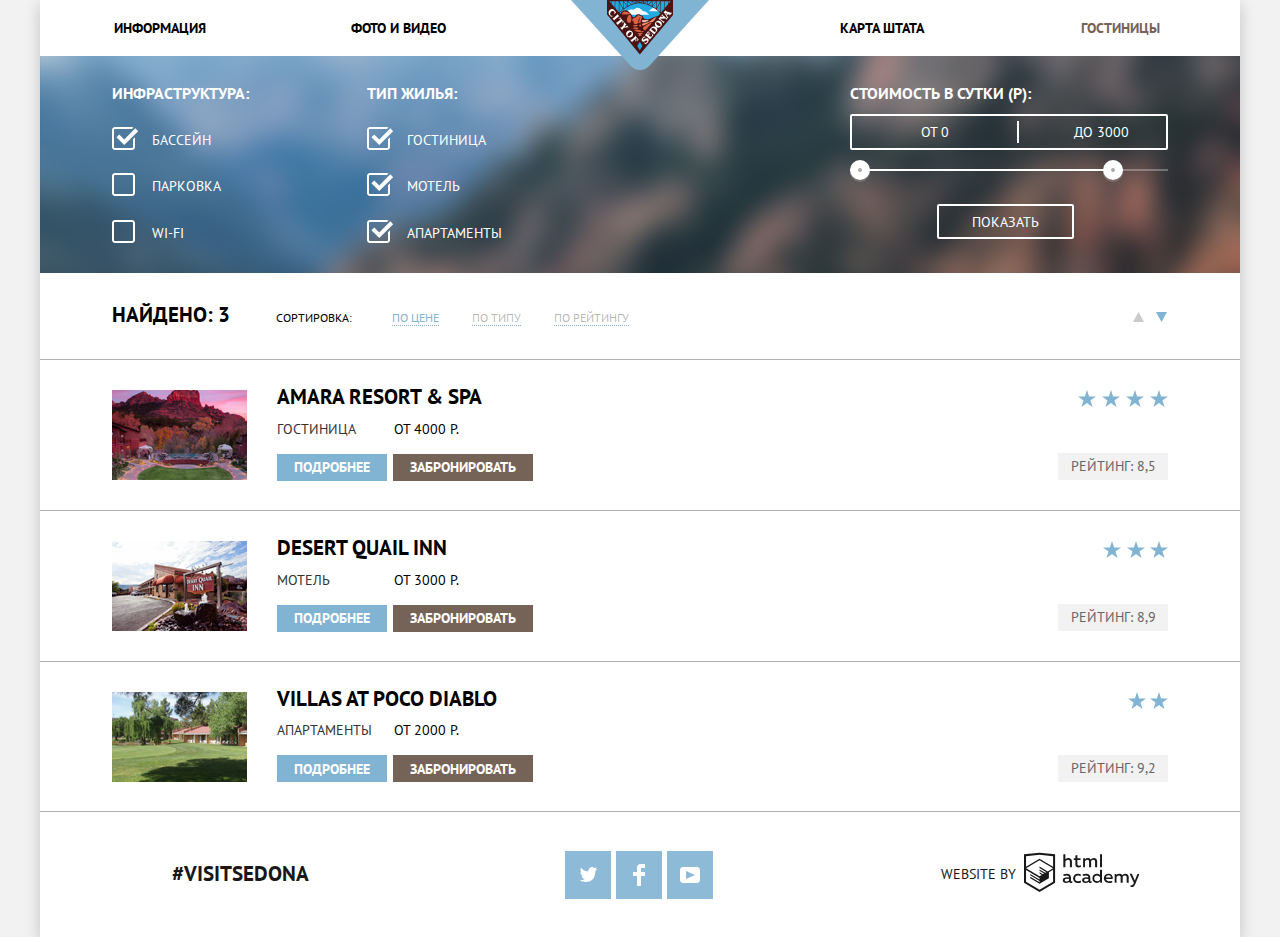
==== hotels.html @ 4c53d51d "Проект завершен" ====
<!DOCTYPE html>
<html lang="ru">

<head>
  <meta charset="utf-8">
  <title>HTML Academy: Седона</title>
  <link href="https://fonts.googleapis.com/css?family=PT+Sans:400,700&display=swap&subset=cyrillic" rel="stylesheet">
  <link rel="stylesheet" href="css/normalize.css">
  <link rel="stylesheet" href="css/style.css">
</head>

<body class="redefinition">
  <div class="wrapper-header-main-footer">
    <header class="header">
      <a class="logo" href="index.html"><img src="img/logo.svg" width="138" height="70" alt="Логотип"></a>
      <nav>
        <ul class="header-nav">
          <li><a href="#">ИНФОРМАЦИЯ</a></li>
          <li><a href="#">ФОТО И ВИДЕО</a></li>
          <li><a href="#">КАРТА ШТАТА</a></li>
          <li><a class="active" href="Hotels.html">ГОСТИНИЦЫ</a></li>
        </ul>
      </nav>
    </header>

    <main class="main">

      <section class="filter">
        <h2 class="visually-hidden">Фильтр</h2>
        <form action="http://echo.htmlacademy.ru">

          <fieldset class="fieldset fieldset1">
            <legend>Инфраструктура:</legend>
            <ul>
              <li>
                <label><input class="input-checkbox" type="checkbox" name="checkbox" checked><span></span>
                  Бассейн</label>
              </li>
              <li>
                <label><input class="input-checkbox" type="checkbox" name="checkbox"><span></span> Парковка</label>
              </li>
              <li>
                <label><input class="input-checkbox" type="checkbox" name="checkbox"><span></span> Wi-Fi</label>
              </li>
            </ul>
          </fieldset>

          <fieldset class="fieldset fieldset2">
            <legend>Тип жилья:</legend>
            <ul>
              <li>
                <label><input class="input-checkbox" type="checkbox" name="checkbox" checked><span></span>
                  Гостиница</label>
              </li>
              <li>
                <label><input class="input-checkbox" type="checkbox" name="checkbox" checked><span></span>
                  Мотель</label>
              </li>
              <li>
                <label><input class="input-checkbox" type="checkbox" name="checkbox" checked><span></span>
                  Апартаменты</label>
              </li>
            </ul>
          </fieldset>

          <div>
            <fieldset class="fieldset3">
              <legend>Стоимость в сутки (Р):</legend>
              <div class="fieldset3-wrapper">
                <input type="text" name="text" value="ОТ 0">
                <input type="text" name="text" value="ДО 3000">
              </div>
              <div class="slider">
                <div>
                  <svg xmlns="http://www.w3.org/2000/svg" width="20" height="23" viewBox="0 0 20 23">
                    <path fill="#ABABAB"
                      d="M10 20C4.477 20 0 15.522 0 10v2c0 5.522 4.477 10 10 10 5.522 0 10-4.478 10-10v-2c0 5.522-4.478 10-10 10z"
                      opacity=".3" />
                    <circle cx="10" cy="10" r="10" fill="#FFF" />
                    <circle cx="10" cy="10" r="2" fill="#ABABAB" />
                  </svg>
                  <svg xmlns="http://www.w3.org/2000/svg" width="20" height="23" viewBox="0 0 20 23">
                    <path fill="#ABABAB"
                      d="M10 20C4.477 20 0 15.522 0 10v2c0 5.522 4.477 10 10 10 5.522 0 10-4.478 10-10v-2c0 5.522-4.478 10-10 10z"
                      opacity=".3" />
                    <circle cx="10" cy="10" r="10" fill="#FFF" />
                    <circle cx="10" cy="10" r="2" fill="#ABABAB" />
                  </svg>
                </div>
              </div>
            </fieldset>

            <button>ПОКАЗАТЬ</button>
          </div>
        </form>

      </section>

      <section class="sorting">
        <h2>Сортировка:</h2>
        <ul class="sorting-items">
          <li><a class="active2" href="#">По цене</a></li>
          <li><a href="#">По типу</a></li>
          <li><a href="#">По рейтингу</a></li>
        </ul>
        <button>
          <svg>
            <polygon points="0,10 5.5,0 11,10" fill="#cacaca" />
          </svg>
        </button>
        <button>
          <svg>
            <polygon class="active3" points="0,0 5.5,10 11,0" fill="#cacaca" />
          </svg>
        </button>
      </section>

      <section class="hotels">
        <h2 class="visually-hidden">Список гостиниц</h2>
        <span>Найдено: 3</span>
        <ul class="hotels-items">
          <li>
            <img src="img/hotel-picture.png" alt="Amara Resort & Spa">
            <div class="wrapper">
              <h3>Amara Resort & Spa</h3>
              <div class="wrapper2">
                <span>Гостиница</span><span>От 4000 Р.</span>
              </div>
              <a href="#">Подробнее</a><a href="#">Забронировать</a>
            </div>
            <div class="wrapper3">
              <ul class="star star1">
                <li><img src="img/star.svg" alt="звезда первая"></li>
                <li><img src="img/star.svg" alt="звезда вторая"></li>
                <li><img src="img/star.svg" alt="звезда третья"></li>
                <li><img src="img/star.svg" alt="звезда четвертая"></li>
              </ul>
              <span class="rating-back">Рейтинг: 8,5</span>
            </div>
          </li>
          <li>
            <img src="img/hotel-picture_3.png" alt="Desert Quail Inn">
            <div class="wrapper">
              <h3>Desert Quail Inn</h3>
              <div class="wrapper2">
                <span>Мотель</span><span>От 3000 Р.</span>
              </div>
              <a href="#">Подробнее</a><a href="#">Забронировать</a>
            </div>
            <div class="wrapper3">
              <ul class="star star2">
                <li><img src="img/star.svg" alt="звезда первая"></li>
                <li><img src="img/star.svg" alt="звезда вторая"></li>
                <li><img src="img/star.svg" alt="звезда третья"></li>
              </ul>
              <span class="rating-back">Рейтинг: 8,9</span>
            </div>
          </li>
          <li>
            <img src="img/hotel-picture_2.png" alt="Villas at Poco Diablo">
            <div class="wrapper">
              <h3>Villas at Poco Diablo</h3>
              <div class="wrapper2">
                <span>Апартаменты</span><span>От 2000 Р.</span>
              </div>
              <a href="#">Подробнее</a><a href="#">Забронировать</a>
            </div>
            <div class="wrapper3">
              <ul class="star star3">
                <li><img src="img/star.svg" alt="звезда первая"></li>
                <li><img src="img/star.svg" alt="звезда вторая"></li>
              </ul>
              <span class="rating-back">Рейтинг: 9,2</span>
            </div>
          </li>
        </ul>
      </section>

    </main>

    <footer class="footer">
      <span>#visitSEDONA</span>
      <ul class="footer-items">
        <li><a href="#">
            <svg xmlns="http://www.w3.org/2000/svg" xmlns:xlink="http://www.w3.org/1999/xlink" width="17" height="15"
              viewBox="0 0 17 15">
              <path fill="#ffffff"
                d="M10.95.144c1.685-.496 2.984.27 3.577 1.179.673-.231 1.331-.481 2.011-.708a2.345 2.345 0 0 1-.857 1.768c.685.17 1.304-.491 1.304-.491-.169 1-1.006 1.788-1.563 2.024-.231 6.75-3.175 11.217-10.077 11.082h-.446c-.41 0-4.164-.46-4.898-1.887 2.271.196 3.893-.422 4.693-1.177-.96-.3-2.679-.477-2.979-2.95.349.106.564.228 1.19.119C1.705 8.247.374 7.53.448 5.33c.285.328 1.067.536 1.34.472C1.085 5.561-.182 2.442.894.85c1.818 1.854 3.735 3.606 7.152 3.773C8.254 2.33 9.183.793 10.95.144z" />
            </svg>
          </a></li>
        <li><a href="#">
            <svg xmlns="http://www.w3.org/2000/svg" width="12" height="22" viewBox="0 0 12 22">
              <path fill="#ffffff" d="M12 4V0H8a4 4 0 0 0-4 4v4H0v4h4v10h4V12h4V8H8V4h4z" />
            </svg>
          </a></li>
        <li><a href="#">
            <svg xmlns="http://www.w3.org/2000/svg" xmlns:xlink="http://www.w3.org/1999/xlink" width="20" height="16"
              viewBox="0 0 20 16">
              <path fill="#ffffff"
                d="M17 0H3C1.35 0 0 1.35 0 3v10c0 1.65 1.35 3 3 3h14c1.65 0 3-1.35 3-3V3c0-1.65-1.35-3-3-3zM6.027 11.998V4.002L15.014 8l-8.987 3.998z" />
            </svg>
          </a></li>
      </ul>
      <p>Website by
        <a class="htmlacademy" href="https://up.htmlacademy.ru">
          <svg xmlns="http://www.w3.org/2000/svg" width="115" height="41" data-name="Layer 1" viewBox="0 0 113 39">
            <path fill="#000000"
              d="M46.84 28.22a2.07 2.07 0 0 0 .58-.11v1.4a3.41 3.41 0 0 1-1.24.22 1.75 1.75 0 0 1-1.75-1 5.08 5.08 0 0 1-3.3 1.13c-1.59 0-3.06-.87-3.06-2.68 0-2.24 2.08-2.93 3.9-2.93a11.63 11.63 0 0 1 2.28.26v-.31c0-1.09-.8-1.86-2.3-1.86a7.79 7.79 0 0 0-3.15.67v-1.79a10.72 10.72 0 0 1 3.35-.58c2.48 0 4 1.18 4 3.83v3.14a.57.57 0 0 0 .69.61zm-6.76-1.19a1.42 1.42 0 0 0 1.64 1.29 3.56 3.56 0 0 0 2.53-1v-1.51a10.21 10.21 0 0 0-1.9-.22c-1.1.01-2.27.35-2.27 1.45zM53.06 20.62a5.29 5.29 0 0 1 2.7.67v1.79a4.28 4.28 0 0 0-2.42-.73 2.89 2.89 0 1 0 0 5.76 5.26 5.26 0 0 0 2.55-.67v1.8a6.58 6.58 0 0 1-2.9.6 4.42 4.42 0 0 1-4.72-4.54 4.54 4.54 0 0 1 4.79-4.68zM65.84 28.22a2.07 2.07 0 0 0 .58-.11v1.4a3.41 3.41 0 0 1-1.24.22 1.75 1.75 0 0 1-1.75-1 5.08 5.08 0 0 1-3.3 1.13c-1.59 0-3.06-.87-3.06-2.68 0-2.24 2.08-2.93 3.9-2.93a11.63 11.63 0 0 1 2.28.26v-.31c0-1.09-.8-1.86-2.3-1.86a7.79 7.79 0 0 0-3.15.67v-1.79a10.72 10.72 0 0 1 3.35-.58c2.48 0 4 1.18 4 3.83v3.14a.57.57 0 0 0 .69.61zm-6.76-1.19a1.42 1.42 0 0 0 1.64 1.29 3.56 3.56 0 0 0 2.53-1v-1.51a10.21 10.21 0 0 0-1.9-.22c-1.11.01-2.27.35-2.27 1.45zM76.67 16.85v12.76h-1.76v-1.39a4.07 4.07 0 0 1-3.35 1.62 4.62 4.62 0 0 1 0-9.22 4 4 0 0 1 3.15 1.37v-5.14h2zm-4.76 5.48a2.9 2.9 0 0 0 0 5.8 3 3 0 0 0 2.79-1.84v-2.13a3.06 3.06 0 0 0-2.79-1.83zM82.99 20.62c3.48 0 4.68 2.81 4.12 5.34h-6.58c.22 1.57 1.75 2.22 3.35 2.22a6.41 6.41 0 0 0 2.77-.62v1.68a7.5 7.5 0 0 1-3.14.6c-2.68 0-5-1.53-5-4.61a4.39 4.39 0 0 1 4.48-4.61zm.09 1.62a2.39 2.39 0 0 0-2.57 2.26h4.85a2.06 2.06 0 0 0-2.28-2.26zM89.1 29.61v-8.75h1.73v1.09a4 4 0 0 1 2.92-1.33 3 3 0 0 1 2.73 1.4 4.33 4.33 0 0 1 3.06-1.4 3.21 3.21 0 0 1 3.32 3.52v5.47h-2V24.2a1.67 1.67 0 0 0-1.73-1.84 2.94 2.94 0 0 0-2.17 1.18V29.61h-2V24.2a1.67 1.67 0 0 0-1.73-1.84 3.11 3.11 0 0 0-2.32 1.35v5.91h-2zM111.47 20.86h2l-4.1 9.93c-.95 2.28-2.19 3-3.52 3a5 5 0 0 1-1.15-.15v-1.66a3 3 0 0 0 .89.13c.95 0 1.66-.67 2.17-2l.18-.44-4.16-8.82h2.13l3 6.6zM40.66 1.53v5a4 4 0 0 1 2.83-1.2A3.41 3.41 0 0 1 47.1 8.9v5.41h-2V9.15a1.9 1.9 0 0 0-2-2.1 3.08 3.08 0 0 0-2.44 1.46v5.8h-2V1.53h2zM52.43 2.42v3.12h3.17v1.71h-3.17v4c0 1.15.53 1.53 1.66 1.53a4.71 4.71 0 0 0 1.77-.35v1.68a7.14 7.14 0 0 1-2.35.38 2.68 2.68 0 0 1-3-2.88V7.23h-1.6V5.52h1.57V2.88zM58.1 14.29V5.54h1.73v1.09a4 4 0 0 1 2.92-1.33 3 3 0 0 1 2.73 1.4 4.33 4.33 0 0 1 3.06-1.4 3.21 3.21 0 0 1 3.32 3.52v5.47h-2V8.88a1.67 1.67 0 0 0-1.73-1.84 2.94 2.94 0 0 0-2.17 1.18V14.29h-2V8.88a1.67 1.67 0 0 0-1.73-1.84 3.11 3.11 0 0 0-2.32 1.35v5.91h-2zM74.72 1.52h1.95v12.76h-1.95zM15.44.02h-.16L0 1.62v28l15.28 9.09 15.28-9.09v-28zm13.12 28.45l-13.28 7.9L2 28.47V16.99l13.22 7.87v1.43l-9.07-5.4v1.38l9.11 5.47v1.46l-9.1-5.42v1.38l9.11 5.47 9.19-5.5V19.22l4.1-2.45v11.67zm0-13.16l-3.65 2.14-1.68 1-8-4.76v1.38l6.84 4.07h-.06l-.15.09-1 .57-5.64-3.36v1.38l4.45 2.65-1.05.7-3.36-2v1.38l2.21 1.3-2.25 1.35-13.16-7.82 13.17-7.92zm0-1.39L15.21 6.05l-13.2 7.86V3.41l13.28-1.39 13.28 1.39v10.51z" />
          </svg>
        </a>
      </p>
    </footer>
  </div>

</body>

</html>
---- css/style.css ----
body {
  font-family: 'PT Sans', Arial sans-serif;
  margin: 0;
  text-transform: uppercase;
  font-size: 14px;
  background: #f2f2f2;
  text-align: center;
  position: relative;
}

a {
  text-decoration: none;
}

.visually-hidden {
  position: absolute;
  width: 1px;
  height: 1px;
  margin: -1px;
  border: 0;
  padding: 0;
  clip: rect(0 0 0 0);
  overflow: hidden;
}

.redefinition ul {
  padding: 0;
  margin: 0;
  list-style-type: none;
}

.hotel-search {
  position: relative;
}

section:not(.advantages .hotel-search) p {
  color: #333333;
  line-height: 1.5;
}

.advantages-items li {
  color: #333333;
  line-height: 1.5;
}

.advantages-items h3:not(.not-black) {
  color: #000000;
}

.advantages h2 {
  color: #333333;
  font-weight: 400;
  font-size: 14px;
  margin-bottom: 56px;
}

.main h3,
.main h1 {
  font-size: 21px;
  line-height: 1.24;
}

.hotel-search p {
  line-height: 1.71;
  color: #333333;
  margin-top: 25px;
  margin-bottom: 48px;
}

.hotel-search span {
  font-size: 30px;
  color: #000000;
  font-weight: bold;
}

.hotel-search button {
  color: #ffffff;
  font-size: 21px;
  font-weight: bold;
  border: none;
  width: 568px;
  height: 86px;
  text-transform: uppercase;
  background: #766357;
}

.hotel-search button:hover {
  background-color: #604e43;
}

.hotel-search button:active {
  background-color: #503e33;
  color: rgba(255, 255, 255, 0.3);
}

.header li,
.main li,
.footer li {
  list-style-type: none;
}

.header ul,
.main ul,
.footer ul {
  padding: 0;
}

.header-nav a {
  color: #000000;
  font-weight: bold;
}

.header-nav a:focus,
.header-nav a:hover {
  color: #81b3d2;
}

.header-nav a:active {
  color: rgba(0, 0, 0, 0.3);
}

.header-nav .active {
  color: #766357;
}

.header-nav {
  display: flex;
  justify-content: center;
  align-items: center;
  height: 56px;
  margin: 0;
  padding: 0;
}

.header-nav li {
  width: 239px;
  text-align: center;
}

.header-nav li:nth-child(2) {
  margin-right: auto;
}

.wrapper-header-main-footer {
  width: 1200px;
  margin: auto;
  background-color: #ffffff;
  box-shadow: 0px 5px 15px 0px rgba(0, 1, 1, 0.2)
}

.logo {
  position: absolute;
  left: 50%;
  transform: translateX(-50%);
  z-index: 1;
}

.welcome {
  height: 509px;
  background:
    url(../img/polygon.svg) 0 bottom no-repeat,
    url(../img/welcome.svg) 50% 48% no-repeat,
    url(../img/background-photo.png) 0 -83px no-repeat;
  background-size: auto, 458px, cover;
  margin-bottom: 58px;
}

.main h1 {
  width: 440px;
  margin: auto;
  margin-bottom: 34px;
}

.advantages {
  margin-bottom: 51px;
}

.advantages-item div {
  width: 400px;
  background-color: #81b3d2;
  padding: 45px 0 60px;
}

.advantages-items li:nth-child(n+3) {
  width: 400px;
  background-color: #eeeeee;
  padding: 45px 0 60px;
}

.advantages-items h3 {
  width: 151px;
  margin: auto;
  line-height: 21px;
}

.advantages-items p {
  width: 270px;
  margin: auto;
}

.advantages-item2 p,
.advantages-item1 p {
  width: 305px;
}

.advantages-item5 p {
  width: 250px;
}

.advantages-items span {
  display: block;
  padding: 25px 0 22px;
}

.advantages-items span::before {
  content: "";
  display: inline-block;
  margin-bottom: 4px;
  margin-right: 5px;
  width: 10px;
  border-top: 1px solid #333333;
}

.advantages-items span::after {
  content: "";
  display: inline-block;
  margin-bottom: 4px;
  margin-left: 5px;
  width: 8px;
  border-top: 1px solid #333333;
}

.advantages-item2 span::before,
.advantages-item2 span::after,
.advantages-item1 span::before,
.advantages-item1 span::after {
  border-color: #ffffff;
}

.advantages-item1 {
  display: flex;
  margin-bottom: 330px;
}

.advantages-item2 {
  display: flex;
  flex-direction: row-reverse;
}

.advantages-items {
  height: 1098px;
  display: flex;
  flex-wrap: wrap;
}

.recommend {
  position: absolute;
  top: 1036px;
}

.recommend-items {
  display: flex;
  margin: 0;
}

.recommend-items p {
  margin: auto;
  width: 285px;
}

.recommend-items li {
  width: 400px;
  min-height: 330px;
  box-sizing: border-box;
}

.recommend-items li:first-child {
  background: url(../img/icon-1.svg) 50% 60px no-repeat;
}

.recommend-items li:nth-child(2) {
  background: url(../img/icon-3.svg) 50% 60px no-repeat;
}

.recommend-items li:last-child {
  background: url(../img/icon-2.svg) 50% 56px no-repeat;
}

.recommend h3 {
  margin-top: 158px;
  margin-bottom: 23px;
}

.advantages-items li:nth-last-child(n+4) {
  color: #ffffff;
}

.footer {
  position: absolute;
  bottom: 0;
  left: 50%;
  margin-left: -600px;
  display: flex;
  min-height: 125px;
  align-items: center;
  justify-content: center;
  box-sizing: border-box;
  padding: 0 101px 0 132px;
  background-color: #ffffff;
  opacity: 0.9;
  z-index: 2;
}

.footer span:first-child {
  font-size: 21px;
  font-weight: bold;
}

.footer p:last-child {
  width: 200px;
  display: flex;
  justify-content: space-between;
  align-items: center;
}

.footer .footer-items {
  display: flex;
  justify-content: space-between;
  width: 150px;
  margin: 0 228px 0 256px;
}

.footer-items a {
  display: flex;
  justify-content: center;
  align-items: center;
  width: 46px;
  height: 48px;
  background-color: #81b3d2;
}

.footer-items a:focus,
.footer-items a:hover {
  background-color: #669ec0;
}

.footer-items a:active {
  background-color: #5496bd;
}

.footer-items a:active path {
  opacity: 0.3;
}

.htmlacademy:focus path,
.htmlacademy:hover path {
  fill: #81b3d2;
}

.htmlacademy:active path {
  fill: #bdbbbc;
}

.redefinition footer {
  position: inherit;
}

.filter legend {
  font-size: 16px;
  font-weight: bold;
  text-align: left;
  margin-bottom: 12px;
}

.filter .fieldset1 {
  margin-right: 115px;
}

.filter .fieldset2 {
  margin-right: auto;
}

.fieldset legend {
  margin-bottom: 30px;
}

.filter {
  color: #ffffff;
  padding: 28px 72px 35px 72px;
  height: 217px;
  box-sizing: border-box;
  background: url(../img/filter-background.png) 0 -295px;
  background-color: rgb(44, 93, 184);
}

.sorting {
  position: absolute;
  width: 891px;
  display: flex;
  font-size: 12px;
  margin-left: 236px;
  margin-top: 38px;
}

.sorting button:last-child {
  margin-left: 12px;
}

.sorting .sorting-items {
  display: flex;
}

.sorting-items li:nth-child(2) {
  margin: 0 33px;
}

.sorting .sorting-items {
  margin-right: auto;
}

.sorting a {
  color: rgba(0, 0, 0, 0.3);
  border-bottom: 1px dotted #81b3d2;
}

.sorting a:focus,
.sorting a:hover {
  color: #81b3d2;
}

.sorting a:active {
  color: #000000;
  border: none;
}

.sorting .active2 {
  color: #81b3d2;
}

.sorting polygon:focus,
.sorting polygon:hover {
  fill: #000000;
}

.sorting polygon:active {
  fill: #81b3d2;
}

.sorting .active3 {
  fill: #81b3d2;
}

.sorting button {
  background-color: transparent;
  border: none;
  padding: 0;
}

.sorting svg {
  width: 11px;
  height: 10px;
}

.sorting h2 {
  font-size: 12px;
  font-weight: 400;
  margin: 0 40px 0 0;
}

.star {
  display: flex;
  justify-content: space-between;
  width: 90px;
  height: 17px;
}

.star2 {
  width: 65px;
}

.star3 {
  width: 40px;
}

.rating-back {
  display: flex;
  justify-content: center;
  align-items: center;
  width: 110px;
  height: 27px;
  background-color: #f2f2f2;
  color: #666666;
}

.hotels-items>li {
  box-sizing: border-box;
  height: 151px;
  display: flex;
  align-items: center;
  border-top: 1px solid rgba(0, 0, 0, 0.3);
  padding: 0 72px;
  text-align: left;
}

.hotels-items>li:last-child {
  border-top: 1px solid rgba(0, 0, 0, 0.3);
  border-bottom: 1px solid rgba(0, 0, 0, 0.3);
}

.hotels>span {
  display: block;
  height: 86px;
  text-align: left;
  box-sizing: border-box;
  padding: 30px 0 0 72px;
  font-size: 21px;
  font-weight: bold;
}

.hotels .wrapper {
  width: 259px;
  height: 90px;
  margin-left: 30px;
  margin-right: auto;
}

.hotels .wrapper2 {
  display: flex;
  justify-content: space-between;
  width: 182px;
  margin-bottom: 17px;
}

.hotels .wrapper3 {
  display: flex;
  flex-direction: column;
  justify-content: space-between;
  align-items: flex-end;
  height: 90px;
}

.hotels h3 {
  font-size: 21px;
  margin: 0;
  margin-bottom: 16px;
  line-height: 0.7;
}

.hotels h3:focus,
.hotels h3:hover {
  color: #81b3d2;
}

.hotels h3:active {
  color: rgba(0, 0, 0, 0.3);
}

.hotels span:not(:nth-child(2)) {
  color: #333333;
}

.hotels span:nth-child(7) {
  color: #666666;
}

.hotels a {
  display: inline-flex;
  align-items: center;
  color: #ffffff;
  font-weight: bold;
  padding: 0 17px;
  height: 27px;
  background-color: #81b3d2;
}

.hotels a:focus,
.hotels a:hover {
  background-color: #669ec0;
}

.hotels a:active {
  background-color: #5496bd;
  color: rgba(255, 255, 255, 0.3);
}

.hotels a:nth-of-type(1) {
  margin-right: 6px;
}

.hotels a:last-child {
  background-color: #766357;
}

.hotels a:last-child:focus,
.hotels a:last-child:hover {
  background-color: #604e43;
}

.hotels a:last-child:active {
  background-color: #503e33;
  color: rgba(255, 255, 255, 0.3);
}

.fieldset input {
  position: absolute;
  width: 1px;
  height: 1px;
  margin: -1px;
  border: 0;
  padding: 0;
  clip: rect(0 0 0 0);
  overflow: hidden;
}

.filter span {
  display: inline-block;
  position: absolute;
  left: 0;
  top: -5px;
  width: 23px;
  height: 23px;
  background: url(../img/checkbox-off.svg);
}

.filter ul {
  text-align: left;
  width: 140px;
}

.filter li {
  box-sizing: border-box;
  padding-left: 40px;
  position: relative;
  margin-bottom: 30px;
}

.filter li:last-child {
  margin-bottom: 0;
}

.input-checkbox:checked+span {
  width: 27px;
  background: url(../img/checkbox-on.svg);
}

.fieldset3-wrapper {
  display: flex;
  width: 318px;
  height: 36px;
  box-sizing: border-box;
  border: 2px solid #ffffff;
  border-radius: 2px;
  padding: 5px 0;
  margin-bottom: 19px;
}

.fieldset3-wrapper input {
  font-size: 14px;
  color: #ffffff;
  background: transparent;
  border: none;
  text-align: center;
}

.fieldset3-wrapper input:first-child {
  border-right: 1px solid #ffffff;
}

.fieldset3-wrapper input:last-child {
  border-left: 1px solid #ffffff;
}

.slider {
  height: 2px;
  background: rgba(250, 250, 250, 0.3);
}

.slider div {
  position: relative;
  width: 273px;
  height: 2px;
  background: #ffffff;
}

.slider svg:first-child {
  position: absolute;
  left: 0;
  top: -9px;
  width: 20px;
  height: 23px;
}

.slider svg:first-child:focus,
.slider svg:first-child:hover {
  width: 22px;
  height: 25px;
  top: -10px;
}

.slider svg:last-child {
  position: absolute;
  right: 0;
  top: -9px;
  width: 20px;
  height: 23px;
}

.slider svg:last-child:focus,
.slider svg:last-child:hover {
  width: 22px;
  height: 25px;
  top: -10px;
}

.filter fieldset {
  border: none;
  padding: 0;
  margin: 0;
}

.filter button {
  background-color: transparent;
  color: #ffffff;
  width: 137px;
  height: 35px;
  border: 2px solid #ffffff;
  border-radius: 2px;
  margin-left: -7px;
}

.filter button:focus,
.filter button:hover {
  background-color: #ffffff;
  color: #000000;
}

.filter .fieldset3 {
  margin-bottom: 33px;
}

.filter form {
  display: flex;
}

.redefinition footer {
  margin-left: 0;
}

.popup {
  transition: 0.5s;
  transform: scaley(1);
  transform-origin: 50% 0;
  position: absolute;
  bottom: 202px;
  left: 50%;
  margin-left: -284px;
  width: 568px;
  height: 395px;
  box-shadow: 0px 7px 15px 0 rgba(0, 1, 1, 0.15);
  background-color: #ffffff;
  box-sizing: border-box;
  padding: 55px 55px;
  font-weight: bold;
  text-align: left;
  z-index: 2;
}

.modal-show {
  transform: scaley(0);
}

.popup input {
  font-weight: bold;
  border: none;
}

.input-back {
  width: 346px;
  height: 38px;
  background-color: #f2f2f2;
  padding-left: 13px;
  box-sizing: border-box;
  text-transform: uppercase;
}

.input-back:focus,
.input-back:hover {
  background-color: #ebebeb;
}

.input-back:focus {
  background-color: #ffffff;
  border: solid 2px #e5e5e5;
}

.popup-form>label {
  display: flex;
  justify-content: space-between;
  align-items: center;
  position: relative;
  margin-bottom: 29px;
}

.popup span {
  position: absolute;
  right: 9px;
  width: 21px;
  height: 22px;
  background: url(../img/calendar.svg);
}

.popup span:focus,
.popup span:hover {
  background: url(../img/calendar-hover.svg);
  z-index: 33;
}

.popup span:active {
  background: url(../img/calendar-active.svg);
}

.back {
  width: 38px;
  height: 38px;
  background-color: #f2f2f2;
  border: none;
  padding: 0;
  text-align: center;
}

.popup label:nth-of-type(n+3) {
  display: inline-flex;
  align-items: center;
}

.popup .popup-wrapper {
  display: inline-flex;
  align-items: center;
}

.margin41 {
  position: relative;
  margin-left: 41px;
}

.margin41::after {
  content: "";
  position: absolute;
  left: 50%;
  margin-left: -6px;
  width: 12px;
  height: 3px;
  background-color: #a9a9a9;
}

.more:focus::after,
.more:focus::before,
.margin41:focus::after,
.margin27:focus::after,
.more:hover::after,
.more:hover::before,
.margin41:hover::after,
.margin27:hover::after {
  background-color: #000000;
}

.more:active::after,
.more:active::before,
.margin41:active::after,
.margin27:active::after {
  background-color: #81b3d2;
}

.margin27 {
  position: relative;
  margin-left: 27px;
}

.margin27::after {
  content: "";
  position: absolute;
  left: 50%;
  margin-left: -6px;
  width: 12px;
  height: 3px;
  background-color: #a9a9a9;
}

.popup .popup-wrapper:first-of-type {
  margin-right: 48px;
}

.more {
  position: relative;
}

.more::before {
  content: "";
  position: absolute;
  left: 50%;
  width: 11px;
  height: 3px;
  background-color: #a9a9a9;
  transform: translateX(-50%);
}

.more::after {
  content: "";
  position: absolute;
  left: 50%;
  width: 11px;
  height: 3px;
  background-color: #a9a9a9;
  transform: translateX(-50%) rotate(90deg);
}

.popup-form>button {
  width: 100%;
  height: 58px;
  background-color: #81b3d2;
  border: none;
  color: #ffffff;
  text-transform: uppercase;
  font-size: 21px;
  font-weight: bold;
  margin-top: 54px;
}

.popup-form>button:focus,
.popup-form>button:hover {
  background-color: #669ec0;
}

.popup-form>button:active {
  background-color: #5496bd;
  color: rgba(255, 255, 255, 0.3);
}

.map {
  position: absolute;
  bottom: 0;
  left: 0;
}

.hotel-search iframe {
  position: relative;
  z-index: 1;
}

@keyframes shake {

  0%,
  100% {
    transform: translateX(0);
  }

  10%,
  30%,
  50%,
  70%,
  90% {
    transform: translateX(-10px);
  }

  20%,
  40%,
  60%,
  80% {
    transform: translateX(10px);
  }
}

.modal-error {
  animation: shake 0.6s;
}
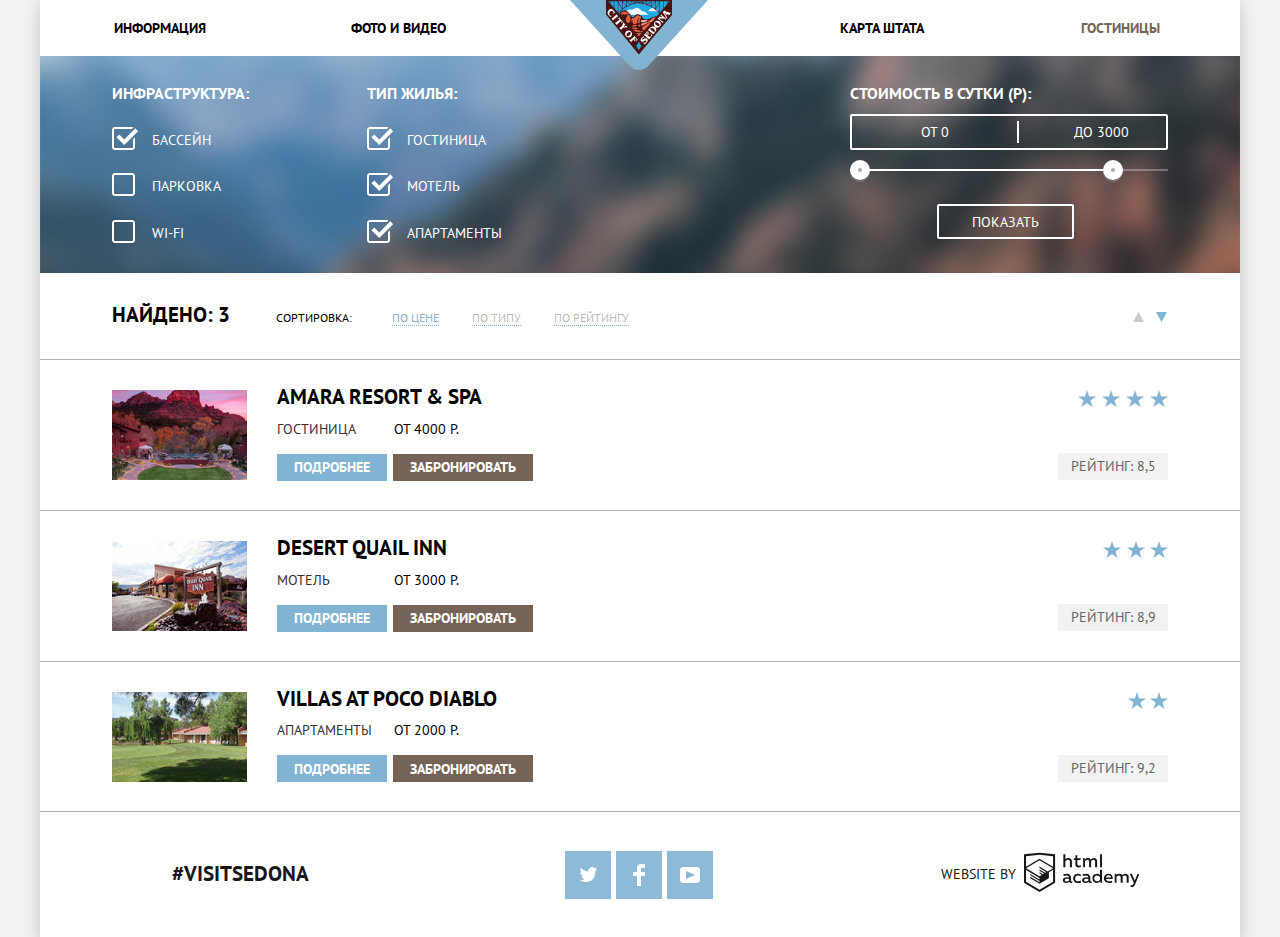
==== commit 896341e2: "доработки по замечаниям" ====
--- a/hotels.html
+++ b/hotels.html
@@ -6,7 +6,7 @@
   <title>HTML Academy: Седона</title>
   <link href="https://fonts.googleapis.com/css?family=PT+Sans:400,700&display=swap&subset=cyrillic" rel="stylesheet">
   <link rel="stylesheet" href="css/normalize.css">
-  <link rel="stylesheet" href="css/style.css">
+  <link rel="stylesheet" href="css/style-min.css">
 </head>
 
 <body class="redefinition">
@@ -18,7 +18,7 @@
           <li><a href="#">ИНФОРМАЦИЯ</a></li>
           <li><a href="#">ФОТО И ВИДЕО</a></li>
           <li><a href="#">КАРТА ШТАТА</a></li>
-          <li><a class="active" href="Hotels.html">ГОСТИНИЦЫ</a></li>
+          <li><a class="active">ГОСТИНИЦЫ</a></li>
         </ul>
       </nav>
     </header>
@@ -103,16 +103,16 @@
           <li><a href="#">По типу</a></li>
           <li><a href="#">По рейтингу</a></li>
         </ul>
-        <button>
+        <a href="#" aria-label="верх">
           <svg>
             <polygon points="0,10 5.5,0 11,10" fill="#cacaca" />
           </svg>
-        </button>
-        <button>
+        </a>
+        <a href="#" aria-label="вниз">
           <svg>
             <polygon class="active3" points="0,0 5.5,10 11,0" fill="#cacaca" />
           </svg>
-        </button>
+        </a>
       </section>
 
       <section class="hotels">
@@ -120,9 +120,9 @@
         <span>Найдено: 3</span>
         <ul class="hotels-items">
           <li>
-            <img src="img/hotel-picture.png" alt="Amara Resort & Spa">
+            <img src="img/hotel-picture.jpg" width="135" height="90" alt="Amara Resort & Spa">
             <div class="wrapper">
-              <h3>Amara Resort & Spa</h3>
+              <h3><a class="title" href="#">Amara Resort & Spa</a></h3>
               <div class="wrapper2">
                 <span>Гостиница</span><span>От 4000 Р.</span>
               </div>
@@ -130,18 +130,18 @@
             </div>
             <div class="wrapper3">
               <ul class="star star1">
-                <li><img src="img/star.svg" alt="звезда первая"></li>
-                <li><img src="img/star.svg" alt="звезда вторая"></li>
-                <li><img src="img/star.svg" alt="звезда третья"></li>
-                <li><img src="img/star.svg" alt="звезда четвертая"></li>
+                <li><img src="img/star.svg" width="18" height="17" alt="звезда первая"></li>
+                <li><img src="img/star.svg" width="18" height="17" alt="звезда вторая"></li>
+                <li><img src="img/star.svg" width="18" height="17" alt="звезда третья"></li>
+                <li><img src="img/star.svg" width="18" height="17" alt="звезда четвертая"></li>
               </ul>
               <span class="rating-back">Рейтинг: 8,5</span>
             </div>
           </li>
           <li>
-            <img src="img/hotel-picture_3.png" alt="Desert Quail Inn">
+            <img src="img/hotel-picture-3.jpg" width="135" height="90" alt="Desert Quail Inn">
             <div class="wrapper">
-              <h3>Desert Quail Inn</h3>
+              <h3><a class="title" href="#"></a>Desert Quail Inn</a></h3>
               <div class="wrapper2">
                 <span>Мотель</span><span>От 3000 Р.</span>
               </div>
@@ -149,17 +149,17 @@
             </div>
             <div class="wrapper3">
               <ul class="star star2">
-                <li><img src="img/star.svg" alt="звезда первая"></li>
-                <li><img src="img/star.svg" alt="звезда вторая"></li>
-                <li><img src="img/star.svg" alt="звезда третья"></li>
+                <li><img src="img/star.svg" width="18" height="17" alt="звезда первая"></li>
+                <li><img src="img/star.svg" width="18" height="17" alt="звезда вторая"></li>
+                <li><img src="img/star.svg" width="18" height="17" alt="звезда третья"></li>
               </ul>
               <span class="rating-back">Рейтинг: 8,9</span>
             </div>
           </li>
           <li>
-            <img src="img/hotel-picture_2.png" alt="Villas at Poco Diablo">
+            <img src="img/hotel-picture-2.jpg" width="135" height="90" alt="Villas at Poco Diablo">
             <div class="wrapper">
-              <h3>Villas at Poco Diablo</h3>
+              <h3><a class="title" href="#">Villas at Poco Diablo</a></h3>
               <div class="wrapper2">
                 <span>Апартаменты</span><span>От 2000 Р.</span>
               </div>
@@ -167,8 +167,8 @@
             </div>
             <div class="wrapper3">
               <ul class="star star3">
-                <li><img src="img/star.svg" alt="звезда первая"></li>
-                <li><img src="img/star.svg" alt="звезда вторая"></li>
+                <li><img src="img/star.svg" width="18" height="17" alt="звезда первая"></li>
+                <li><img src="img/star.svg" width="18" height="17" alt="звезда вторая"></li>
               </ul>
               <span class="rating-back">Рейтинг: 9,2</span>
             </div>
@@ -181,19 +181,19 @@
     <footer class="footer">
       <span>#visitSEDONA</span>
       <ul class="footer-items">
-        <li><a href="#">
+        <li><a href="#" aria-label="твиттер">
             <svg xmlns="http://www.w3.org/2000/svg" xmlns:xlink="http://www.w3.org/1999/xlink" width="17" height="15"
               viewBox="0 0 17 15">
               <path fill="#ffffff"
                 d="M10.95.144c1.685-.496 2.984.27 3.577 1.179.673-.231 1.331-.481 2.011-.708a2.345 2.345 0 0 1-.857 1.768c.685.17 1.304-.491 1.304-.491-.169 1-1.006 1.788-1.563 2.024-.231 6.75-3.175 11.217-10.077 11.082h-.446c-.41 0-4.164-.46-4.898-1.887 2.271.196 3.893-.422 4.693-1.177-.96-.3-2.679-.477-2.979-2.95.349.106.564.228 1.19.119C1.705 8.247.374 7.53.448 5.33c.285.328 1.067.536 1.34.472C1.085 5.561-.182 2.442.894.85c1.818 1.854 3.735 3.606 7.152 3.773C8.254 2.33 9.183.793 10.95.144z" />
             </svg>
           </a></li>
-        <li><a href="#">
+        <li><a href="#" aria-label="фейсбук">
             <svg xmlns="http://www.w3.org/2000/svg" width="12" height="22" viewBox="0 0 12 22">
               <path fill="#ffffff" d="M12 4V0H8a4 4 0 0 0-4 4v4H0v4h4v10h4V12h4V8H8V4h4z" />
             </svg>
           </a></li>
-        <li><a href="#">
+        <li><a href="#" aria-label="ютуб">
             <svg xmlns="http://www.w3.org/2000/svg" xmlns:xlink="http://www.w3.org/1999/xlink" width="20" height="16"
               viewBox="0 0 20 16">
               <path fill="#ffffff"
@@ -202,7 +202,7 @@
           </a></li>
       </ul>
       <p>Website by
-        <a class="htmlacademy" href="https://up.htmlacademy.ru">
+        <a class="htmlacademy" href="https://htmlacademy.ru/intensive/htmlcss">
           <svg xmlns="http://www.w3.org/2000/svg" width="115" height="41" data-name="Layer 1" viewBox="0 0 113 39">
             <path fill="#000000"
               d="M46.84 28.22a2.07 2.07 0 0 0 .58-.11v1.4a3.41 3.41 0 0 1-1.24.22 1.75 1.75 0 0 1-1.75-1 5.08 5.08 0 0 1-3.3 1.13c-1.59 0-3.06-.87-3.06-2.68 0-2.24 2.08-2.93 3.9-2.93a11.63 11.63 0 0 1 2.28.26v-.31c0-1.09-.8-1.86-2.3-1.86a7.79 7.79 0 0 0-3.15.67v-1.79a10.72 10.72 0 0 1 3.35-.58c2.48 0 4 1.18 4 3.83v3.14a.57.57 0 0 0 .69.61zm-6.76-1.19a1.42 1.42 0 0 0 1.64 1.29 3.56 3.56 0 0 0 2.53-1v-1.51a10.21 10.21 0 0 0-1.9-.22c-1.1.01-2.27.35-2.27 1.45zM53.06 20.62a5.29 5.29 0 0 1 2.7.67v1.79a4.28 4.28 0 0 0-2.42-.73 2.89 2.89 0 1 0 0 5.76 5.26 5.26 0 0 0 2.55-.67v1.8a6.58 6.58 0 0 1-2.9.6 4.42 4.42 0 0 1-4.72-4.54 4.54 4.54 0 0 1 4.79-4.68zM65.84 28.22a2.07 2.07 0 0 0 .58-.11v1.4a3.41 3.41 0 0 1-1.24.22 1.75 1.75 0 0 1-1.75-1 5.08 5.08 0 0 1-3.3 1.13c-1.59 0-3.06-.87-3.06-2.68 0-2.24 2.08-2.93 3.9-2.93a11.63 11.63 0 0 1 2.28.26v-.31c0-1.09-.8-1.86-2.3-1.86a7.79 7.79 0 0 0-3.15.67v-1.79a10.72 10.72 0 0 1 3.35-.58c2.48 0 4 1.18 4 3.83v3.14a.57.57 0 0 0 .69.61zm-6.76-1.19a1.42 1.42 0 0 0 1.64 1.29 3.56 3.56 0 0 0 2.53-1v-1.51a10.21 10.21 0 0 0-1.9-.22c-1.11.01-2.27.35-2.27 1.45zM76.67 16.85v12.76h-1.76v-1.39a4.07 4.07 0 0 1-3.35 1.62 4.62 4.62 0 0 1 0-9.22 4 4 0 0 1 3.15 1.37v-5.14h2zm-4.76 5.48a2.9 2.9 0 0 0 0 5.8 3 3 0 0 0 2.79-1.84v-2.13a3.06 3.06 0 0 0-2.79-1.83zM82.99 20.62c3.48 0 4.68 2.81 4.12 5.34h-6.58c.22 1.57 1.75 2.22 3.35 2.22a6.41 6.41 0 0 0 2.77-.62v1.68a7.5 7.5 0 0 1-3.14.6c-2.68 0-5-1.53-5-4.61a4.39 4.39 0 0 1 4.48-4.61zm.09 1.62a2.39 2.39 0 0 0-2.57 2.26h4.85a2.06 2.06 0 0 0-2.28-2.26zM89.1 29.61v-8.75h1.73v1.09a4 4 0 0 1 2.92-1.33 3 3 0 0 1 2.73 1.4 4.33 4.33 0 0 1 3.06-1.4 3.21 3.21 0 0 1 3.32 3.52v5.47h-2V24.2a1.67 1.67 0 0 0-1.73-1.84 2.94 2.94 0 0 0-2.17 1.18V29.61h-2V24.2a1.67 1.67 0 0 0-1.73-1.84 3.11 3.11 0 0 0-2.32 1.35v5.91h-2zM111.47 20.86h2l-4.1 9.93c-.95 2.28-2.19 3-3.52 3a5 5 0 0 1-1.15-.15v-1.66a3 3 0 0 0 .89.13c.95 0 1.66-.67 2.17-2l.18-.44-4.16-8.82h2.13l3 6.6zM40.66 1.53v5a4 4 0 0 1 2.83-1.2A3.41 3.41 0 0 1 47.1 8.9v5.41h-2V9.15a1.9 1.9 0 0 0-2-2.1 3.08 3.08 0 0 0-2.44 1.46v5.8h-2V1.53h2zM52.43 2.42v3.12h3.17v1.71h-3.17v4c0 1.15.53 1.53 1.66 1.53a4.71 4.71 0 0 0 1.77-.35v1.68a7.14 7.14 0 0 1-2.35.38 2.68 2.68 0 0 1-3-2.88V7.23h-1.6V5.52h1.57V2.88zM58.1 14.29V5.54h1.73v1.09a4 4 0 0 1 2.92-1.33 3 3 0 0 1 2.73 1.4 4.33 4.33 0 0 1 3.06-1.4 3.21 3.21 0 0 1 3.32 3.52v5.47h-2V8.88a1.67 1.67 0 0 0-1.73-1.84 2.94 2.94 0 0 0-2.17 1.18V14.29h-2V8.88a1.67 1.67 0 0 0-1.73-1.84 3.11 3.11 0 0 0-2.32 1.35v5.91h-2zM74.72 1.52h1.95v12.76h-1.95zM15.44.02h-.16L0 1.62v28l15.28 9.09 15.28-9.09v-28zm13.12 28.45l-13.28 7.9L2 28.47V16.99l13.22 7.87v1.43l-9.07-5.4v1.38l9.11 5.47v1.46l-9.1-5.42v1.38l9.11 5.47 9.19-5.5V19.22l4.1-2.45v11.67zm0-13.16l-3.65 2.14-1.68 1-8-4.76v1.38l6.84 4.07h-.06l-.15.09-1 .57-5.64-3.36v1.38l4.45 2.65-1.05.7-3.36-2v1.38l2.21 1.3-2.25 1.35-13.16-7.82 13.17-7.92zm0-1.39L15.21 6.05l-13.2 7.86V3.41l13.28-1.39 13.28 1.39v10.51z" />
--- a/css/style-min.css
+++ b/css/style-min.css
@@ -0,0 +1 @@
+body{font-family:"PT Sans",Arial sans-serif;margin:0;text-transform:uppercase;font-size:14px;background:#f2f2f2;text-align:center;position:relative}a{text-decoration:none}.visually-hidden{position:absolute;width:1px;height:1px;margin:-1px;border:0;padding:0;clip:rect(0 0 0 0);overflow:hidden}.redefinition ul{padding:0;margin:0;list-style-type:none}.hotel-search{position:relative}section:not(.advantages .hotel-search) p{color:#333;line-height:1.5}.advantages-items li{color:#333;line-height:1.5}.advantages-items h3:not(.not-black){color:#000}.advantages h2{color:#333;font-weight:400;font-size:14px;margin-bottom:56px}.main h3, .main h1{font-size:21px;line-height:1.24}.hotel-search p{line-height:1.71;color:#333;margin-top:25px;margin-bottom:48px}.hotel-search span{font-size:30px;color:#000;font-weight:bold}.hotel-search button{color:#fff;font-size:21px;font-weight:bold;border:none;width:568px;height:86px;text-transform:uppercase;background:#766357}.hotel-search button:hover{background-color:#604e43}.hotel-search button:active{background-color:#503e33;color:rgba(255, 255, 255, 0.3)}.header li, .main li, .footer li{list-style-type:none}.header ul, .main ul, .footer ul{padding:0}.header-nav a{color:#000;font-weight:bold}.header-nav a:focus, .header-nav a:hover{color:#81b3d2}.header-nav a:active{color:rgba(0, 0, 0, 0.3)}.header-nav .active{color:#766357}.header{position:relative}.header-nav{display:-webkit-box;display:-ms-flexbox;display:flex;-webkit-box-pack:center;-ms-flex-pack:center;justify-content:space-between;-webkit-box-align:center;-ms-flex-align:center;align-items:center;height:56px;margin:0;padding:0}.header-nav li{width:239px;text-align:center}.header-nav li:nth-child(2){margin-right:auto}.wrapper-header-main-footer{width:1200px;margin:auto;background-color:#fff;-webkit-box-shadow:0px 5px 15px 0px rgba(0, 1, 1, 0.2);box-shadow:0px 5px 15px 0px rgba(0,1,1,0.2)}.logo{position:absolute;left:530px;z-index:1}.welcome{position:relative;height:509px;background:url(../img/welcome.svg) no-repeat, url(../img/background-photo.jpg) no-repeat;background-position:50% 48%, 0 -83px;background-color:#669ec0;background-size:458px 352px,cover;margin-bottom:58px}.welcome::after{content:"";position:absolute;bottom:0;left:0;width:1200px;height:57px;background:url(../img/polygon.svg) no-repeat;background-position:50% 48%;background-size:auto}.main h1{width:440px;margin:auto;margin-bottom:34px}.advantages{margin-bottom:51px}.advantages-item div{width:400px;background-color:#81b3d2;padding:45px 0 60px}.advantages-items li:nth-child(n+3){width:400px;background-color:#eee;padding:45px 0 60px}.advantages-items h3{width:151px;margin:auto;line-height:21px}.advantages-items p{width:270px;margin:auto}.advantages-item2 p, .advantages-item1 p{width:305px}.advantages-item5 p{width:250px}.advantages-items span{display:block;padding:25px 0 22px}.advantages-items span::before{content:"";display:inline-block;vertical-align:baseline;margin-bottom:4px;margin-right:5px;width:10px;border-top:1px solid #333}.advantages-items span::after{content:"";display:inline-block;vertical-align:baseline;margin-bottom:4px;margin-left:5px;width:8px;border-top:1px solid #333}.advantages-item2 span::before, .advantages-item2 span::after, .advantages-item1 span::before, .advantages-item1 span::after{border-color:#fff}.advantages-item1{display:-webkit-box;display:-ms-flexbox;display:flex;margin-bottom:330px}.advantages-item2{display:-webkit-box;display:-ms-flexbox;display:flex;-webkit-box-orient:horizontal;-webkit-box-direction:reverse;-ms-flex-direction:row-reverse;flex-direction:row-reverse}.advantages-items{height:1098px;display:-webkit-box;display:-ms-flexbox;display:flex;-ms-flex-wrap:wrap;flex-wrap:wrap}.recommend{position:absolute;top:1036px}.recommend-items{display:-webkit-box;display:-ms-flexbox;display:flex;margin:0}.recommend-items p{margin:auto;width:285px}.recommend-items li{width:400px;min-height:330px;-webkit-box-sizing:border-box;box-sizing:border-box}.recommend-items li:first-child{background:url(../img/icon-1.svg) 50% 60px no-repeat}.recommend-items li:nth-child(2){background:url(../img/icon-3.svg) 50% 60px no-repeat}.recommend-items li:last-child{background:url(../img/icon-2.svg) 50% 56px no-repeat}.recommend h3{margin-top:158px;margin-bottom:23px}.advantages-items li:nth-last-child(n+4){color:#fff}.footer{position:absolute;bottom:0;left:50%;margin-left:-600px;display:-webkit-box;display:-ms-flexbox;display:flex;height:125px;-webkit-box-align:center;-ms-flex-align:center;align-items:center;-webkit-box-pack:center;-ms-flex-pack:center;justify-content:center;-webkit-box-sizing:border-box;box-sizing:border-box;padding:0 101px 0 132px;background-color:#fff;opacity:0.9;z-index:2}.footer span:first-child{font-size:21px;font-weight:bold}.footer p:last-child{width:200px;display:-webkit-box;display:-ms-flexbox;display:flex;-webkit-box-pack:justify;-ms-flex-pack:justify;justify-content:space-between;-webkit-box-align:center;-ms-flex-align:center;align-items:center}.footer .footer-items{display:-webkit-box;display:-ms-flexbox;display:flex;-webkit-box-pack:justify;-ms-flex-pack:justify;justify-content:space-between;width:150px;margin:0 228px 0 256px}.footer-items a{display:-webkit-box;display:-ms-flexbox;display:flex;-webkit-box-pack:center;-ms-flex-pack:center;justify-content:center;-webkit-box-align:center;-ms-flex-align:center;align-items:center;width:46px;height:48px;background-color:#81b3d2}.footer-items a:focus, .footer-items a:hover{background-color:#669ec0}.footer-items a:active{background-color:#5496bd}.footer-items a:active path{opacity:0.3}.htmlacademy:focus path, .htmlacademy:hover path{fill:#81b3d2}.htmlacademy:active path{fill:#bdbbbc}.redefinition footer{position:inherit}.filter legend{font-size:16px;font-weight:bold;text-align:left;margin-bottom:12px}.filter .fieldset1{margin-right:115px}.filter .fieldset2{margin-right:auto}.fieldset legend{margin-bottom:30px}.filter{color:#fff;padding:28px 72px 35px 72px;height:217px;-webkit-box-sizing:border-box;box-sizing:border-box;background:url(../img/filter-background.jpg) 0 -295px;background-color:#669ec0}.sorting{position:absolute;width:891px;display:-webkit-box;display:-ms-flexbox;display:flex;font-size:12px;margin-left:236px;margin-top:38px}.sorting>a:last-child{display:inline-block;vertical-align:baseline;margin-left:12px}.sorting .sorting-items{display:-webkit-box;display:-ms-flexbox;display:flex}.sorting-items li:nth-child(2){margin:0 33px}.sorting .sorting-items{margin-right:auto}.sorting-items a{color:rgba(0, 0, 0, 0.3);border-bottom:1px dotted #81b3d2}.sorting a:focus, .sorting a:hover{color:#81b3d2}.sorting a:active{color:#000;border:none}.sorting .active2{color:#81b3d2}.sorting polygon:focus, .sorting polygon:hover{fill:#000}.sorting polygon:active{fill:#81b3d2}.sorting .active3{fill:#81b3d2}.sorting svg{width:11px;height:10px}.sorting h2{font-size:12px;font-weight:400;margin:0 40px 0 0}.star{display:-webkit-box;display:-ms-flexbox;display:flex;-webkit-box-pack:justify;-ms-flex-pack:justify;justify-content:space-between;width:90px;height:17px}.star2{width:65px}.star3{width:40px}.rating-back{display:-webkit-box;display:-ms-flexbox;display:flex;-webkit-box-pack:center;-ms-flex-pack:center;justify-content:center;-webkit-box-align:center;-ms-flex-align:center;align-items:center;width:110px;height:27px;background-color:#f2f2f2;color:#666}.hotels-items>li{-webkit-box-sizing:border-box;box-sizing:border-box;height:151px;display:-webkit-box;display:-ms-flexbox;display:flex;-webkit-box-align:center;-ms-flex-align:center;align-items:center;border-top:1px solid rgba(0, 0, 0, 0.3);padding:0 72px;text-align:left}.hotels-items>li:last-child{border-top:1px solid rgba(0, 0, 0, 0.3);border-bottom:1px solid rgba(0,0,0,0.3)}.hotels>span{display:block;height:86px;text-align:left;-webkit-box-sizing:border-box;box-sizing:border-box;padding:30px 0 0 72px;font-size:21px;font-weight:bold}.hotels .wrapper{width:259px;height:90px;margin-left:30px;margin-right:auto}.hotels .wrapper2{display:-webkit-box;display:-ms-flexbox;display:flex;-webkit-box-pack:justify;-ms-flex-pack:justify;justify-content:space-between;width:182px;margin-bottom:17px}.hotels .wrapper3{display:-webkit-box;display:-ms-flexbox;display:flex;-webkit-box-orient:vertical;-webkit-box-direction:normal;-ms-flex-direction:column;flex-direction:column;-webkit-box-pack:justify;-ms-flex-pack:justify;justify-content:space-between;-webkit-box-align:end;-ms-flex-align:end;align-items:flex-end;height:90px}.hotels h3{font-size:21px;margin:0;margin-bottom:16px;line-height:0.7}.hotels h3:focus, .hotels h3:hover{color:#81b3d2}.hotels h3:active{color:rgba(0, 0, 0, 0.3)}.hotels span:not(:nth-child(2)){color:#333}.hotels span:nth-child(7){color:#666}.hotels a:not(.title){display:-webkit-inline-box;display:-ms-inline-flexbox;display:inline-flex;-webkit-box-align:center;-ms-flex-align:center;align-items:center;color:#fff;font-weight:bold;padding:0 17px;height:27px;background-color:#81b3d2}.hotels a:not(.title):focus, .hotels a:not(.title):hover{background-color:#669ec0}.hotels a:not(.title):active{background-color:#5496bd;color:rgba(255, 255, 255, 0.3)}.hotels a:not(.title):nth-of-type(1){margin-right:6px}.hotels a:not(.title):last-child{background-color:#766357}.hotels a:not(.title):last-child:focus, .hotels a:not(.title):last-child:hover{background-color:#604e43}.hotels a:not(.title):last-child:active{background-color:#503e33;color:rgba(255,255,255,0.3)}.title{color:#000}.fieldset input{position:absolute;width:1px;height:1px;margin:-1px;border:0;padding:0;clip:rect(0 0 0 0);overflow:hidden}.filter span{display:inline-block;vertical-align:baseline;position:absolute;left:0;top:-5px;width:23px;height:23px;background:url(../img/checkbox-off.svg)}.filter ul{text-align:left;width:140px}.filter li{-webkit-box-sizing:border-box;box-sizing:border-box;padding-left:40px;position:relative;margin-bottom:30px}.filter li:last-child{margin-bottom:0}.input-checkbox:checked+span{width:27px;background:url(../img/checkbox-on.svg)}.fieldset3-wrapper{display:-webkit-box;display:-ms-flexbox;display:flex;width:318px;height:36px;-webkit-box-sizing:border-box;box-sizing:border-box;border:2px solid #fff;border-radius:2px;padding:5px 0;margin-bottom:19px}.fieldset3-wrapper input{font-size:14px;color:#fff;background:transparent;border:none;text-align:center}.fieldset3-wrapper input:first-child{border-right:1px solid #fff}.fieldset3-wrapper input:last-child{border-left:1px solid #fff}.slider{height:2px;background:rgba(250, 250, 250, 0.3)}.slider div{position:relative;width:273px;height:2px;background:#fff}.slider svg:first-child{position:absolute;left:0;top:-9px;width:20px;height:23px}.slider svg:first-child:focus, .slider svg:first-child:hover{width:22px;height:25px;top:-10px}.slider svg:last-child{position:absolute;right:0;top:-9px;width:20px;height:23px}.slider svg:last-child:focus, .slider svg:last-child:hover{width:22px;height:25px;top:-10px}.filter fieldset{border:none;padding:0;margin:0}.filter button{background-color:transparent;color:#fff;width:137px;height:35px;border:2px solid #fff;border-radius:2px;margin-left:-7px}.filter button:focus, .filter button:hover{background-color:#fff;color:#000}.filter .fieldset3{margin-bottom:33px}.filter form{display:-webkit-box;display:-ms-flexbox;display:flex}.redefinition footer{margin-left:0}.popup{-webkit-transition:0.5s;-o-transition:0.5s;transition:0.5s;-webkit-transform:scaley(1);-ms-transform:scaley(1);transform:scaley(1);-webkit-transform-origin:50% 0;-ms-transform-origin:50% 0;transform-origin:50% 0;position:absolute;bottom:202px;left:50%;margin-left:-284px;width:568px;height:395px;-webkit-box-shadow:0px 7px 15px 0 rgba(0, 1, 1, 0.15);box-shadow:0px 7px 15px 0 rgba(0, 1, 1, 0.15);background-color:#fff;-webkit-box-sizing:border-box;box-sizing:border-box;padding:55px 55px;font-weight:bold;text-align:left;z-index:2}.modal-show{-webkit-transform:scaley(0);-ms-transform:scaley(0);transform:scaley(0)}.popup input{font-weight:bold;border:none}.input-back{width:346px;height:38px;background-color:#f2f2f2;padding-left:13px;-webkit-box-sizing:border-box;box-sizing:border-box;text-transform:uppercase}.input-back:focus,.input-back:hover{background-color:#ebebeb}.input-back:focus{background-color:#fff;border:solid 2px #e5e5e5}.popup-form>label{display:-webkit-box;display:-ms-flexbox;display:flex;-webkit-box-pack:justify;-ms-flex-pack:justify;justify-content:space-between;-webkit-box-align:center;-ms-flex-align:center;align-items:center;position:relative;margin-bottom:29px}.input-back+button{position:absolute;right:9px;width:21px;height:22px;background:url(../img/calendar.svg);border:none}.input-back+button:focus,.input-back+button:hover{background:url(../img/calendar-hover.svg);z-index:33}.input-back+button:active{background:url(../img/calendar-active.svg)}.back{width:38px;height:38px;background-color:#f2f2f2;border:none;padding:0;text-align:center}.popup label:nth-of-type(n+3){display:-webkit-inline-box;display:-ms-inline-flexbox;display:inline-flex;-webkit-box-align:center;-ms-flex-align:center;align-items:center}.popup .popup-wrapper{display:-webkit-inline-box;display:-ms-inline-flexbox;display:inline-flex;-webkit-box-align:center;-ms-flex-align:center;align-items:center}.margin41{position:relative;margin-left:41px}.margin41::after{content:"";position:absolute;left:50%;margin-left:-6px;width:12px;height:3px;background-color:#a9a9a9}.more:focus::after,.more:focus::before,.margin41:focus::after,.margin27:focus::after,.more:hover::after,.more:hover::before,.margin41:hover::after,.margin27:hover::after{background-color:#000}.more:active::after,.more:active::before,.margin41:active::after,.margin27:active::after{background-color:#81b3d2}.margin27{position:relative;margin-left:27px}.margin27::after{content:"";position:absolute;left:50%;margin-left:-6px;width:12px;height:3px;background-color:#a9a9a9}.popup .popup-wrapper:first-of-type{margin-right:48px}.more{position:relative}.more::before{content:"";position:absolute;left:50%;width:11px;height:3px;background-color:#a9a9a9;-webkit-transform:translateX(-50%);-ms-transform:translateX(-50%);transform:translateX(-50%)}.more::after{content:"";position:absolute;left:50%;width:11px;height:3px;background-color:#a9a9a9;-webkit-transform:translateX(-50%) rotate(90deg);-ms-transform:translateX(-50%) rotate(90deg);transform:translateX(-50%) rotate(90deg)}.popup-form>button{width:100%;height:58px;background-color:#81b3d2;border:none;color:#fff;text-transform:uppercase;font-size:21px;font-weight:bold;margin-top:54px}.popup-form>button:focus,.popup-form>button:hover{background-color:#669ec0}.popup-form>button:active{background-color:#5496bd;color:rgba(255,255,255,0.3)}.map{position:absolute;bottom:0;left:0}.hotel-search iframe{position:relative;z-index:1}@-webkit-keyframes shake{0%,100%{-webkit-transform:translateX(0);transform:translateX(0)}10%,30%,50%,70%,90%{-webkit-transform:translateX(-10px);transform:translateX(-10px)}20%,40%,60%,80%{-webkit-transform:translateX(10px);transform:translateX(10px)}}@keyframes shake{0%,100%{-webkit-transform:translateX(0);transform:translateX(0)}10%,30%,50%,70%,90%{-webkit-transform:translateX(-10px);transform:translateX(-10px)}20%,40%,60%,80%{-webkit-transform:translateX(10px);transform:translateX(10px)}}.modal-error{-webkit-animation:shake 0.6s;animation:shake 0.6s}.input-back::-webkit-input-placeholder{color:#000}.input-back:-ms-input-placeholder{color:#000}.input-back::-ms-input-placeholder{color:#000}.input-back::placeholder{color:#000}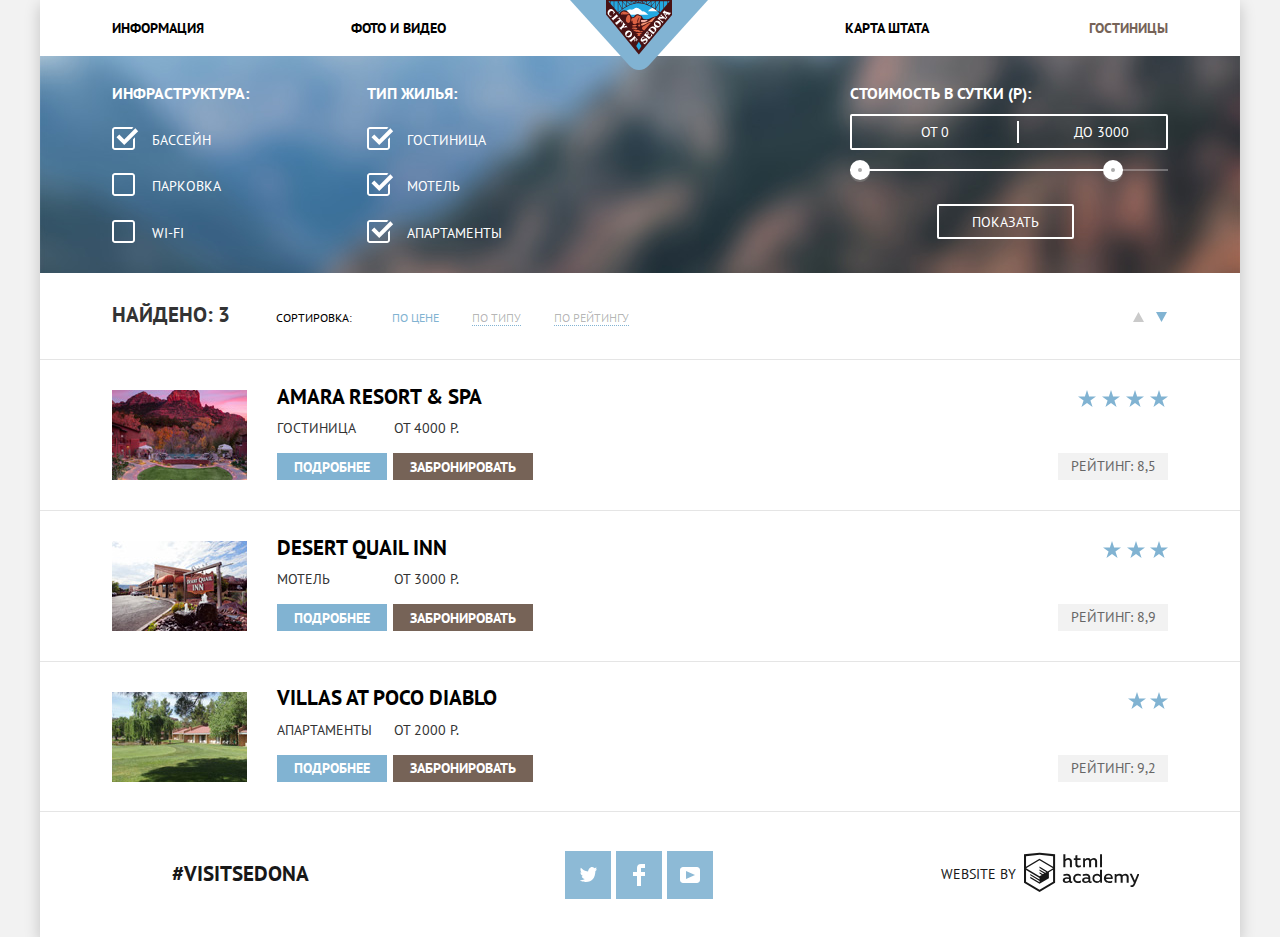
==== commit 30599fb7: "исправления защиты" ====
--- a/hotels.html
+++ b/hotels.html
@@ -117,7 +117,7 @@
 
       <section class="hotels">
         <h2 class="visually-hidden">Список гостиниц</h2>
-        <span>Найдено: 3</span>
+        <span><span class="width">Найдено: 3</span></span>
         <ul class="hotels-items">
           <li>
             <img src="img/hotel-picture.jpg" width="135" height="90" alt="Amara Resort & Spa">
@@ -141,7 +141,7 @@
           <li>
             <img src="img/hotel-picture-3.jpg" width="135" height="90" alt="Desert Quail Inn">
             <div class="wrapper">
-              <h3><a class="title" href="#"></a>Desert Quail Inn</a></h3>
+              <h3><a class="title" href="#">Desert Quail Inn</a></h3>
               <div class="wrapper2">
                 <span>Мотель</span><span>От 3000 Р.</span>
               </div>
--- a/css/style-min.css
+++ b/css/style-min.css
@@ -1 +1 @@
-body{font-family:"PT Sans",Arial sans-serif;margin:0;text-transform:uppercase;font-size:14px;background:#f2f2f2;text-align:center;position:relative}a{text-decoration:none}.visually-hidden{position:absolute;width:1px;height:1px;margin:-1px;border:0;padding:0;clip:rect(0 0 0 0);overflow:hidden}.redefinition ul{padding:0;margin:0;list-style-type:none}.hotel-search{position:relative}section:not(.advantages .hotel-search) p{color:#333;line-height:1.5}.advantages-items li{color:#333;line-height:1.5}.advantages-items h3:not(.not-black){color:#000}.advantages h2{color:#333;font-weight:400;font-size:14px;margin-bottom:56px}.main h3, .main h1{font-size:21px;line-height:1.24}.hotel-search p{line-height:1.71;color:#333;margin-top:25px;margin-bottom:48px}.hotel-search span{font-size:30px;color:#000;font-weight:bold}.hotel-search button{color:#fff;font-size:21px;font-weight:bold;border:none;width:568px;height:86px;text-transform:uppercase;background:#766357}.hotel-search button:hover{background-color:#604e43}.hotel-search button:active{background-color:#503e33;color:rgba(255, 255, 255, 0.3)}.header li, .main li, .footer li{list-style-type:none}.header ul, .main ul, .footer ul{padding:0}.header-nav a{color:#000;font-weight:bold}.header-nav a:focus, .header-nav a:hover{color:#81b3d2}.header-nav a:active{color:rgba(0, 0, 0, 0.3)}.header-nav .active{color:#766357}.header{position:relative}.header-nav{display:-webkit-box;display:-ms-flexbox;display:flex;-webkit-box-pack:center;-ms-flex-pack:center;justify-content:space-between;-webkit-box-align:center;-ms-flex-align:center;align-items:center;height:56px;margin:0;padding:0}.header-nav li{width:239px;text-align:center}.header-nav li:nth-child(2){margin-right:auto}.wrapper-header-main-footer{width:1200px;margin:auto;background-color:#fff;-webkit-box-shadow:0px 5px 15px 0px rgba(0, 1, 1, 0.2);box-shadow:0px 5px 15px 0px rgba(0,1,1,0.2)}.logo{position:absolute;left:530px;z-index:1}.welcome{position:relative;height:509px;background:url(../img/welcome.svg) no-repeat, url(../img/background-photo.jpg) no-repeat;background-position:50% 48%, 0 -83px;background-color:#669ec0;background-size:458px 352px,cover;margin-bottom:58px}.welcome::after{content:"";position:absolute;bottom:0;left:0;width:1200px;height:57px;background:url(../img/polygon.svg) no-repeat;background-position:50% 48%;background-size:auto}.main h1{width:440px;margin:auto;margin-bottom:34px}.advantages{margin-bottom:51px}.advantages-item div{width:400px;background-color:#81b3d2;padding:45px 0 60px}.advantages-items li:nth-child(n+3){width:400px;background-color:#eee;padding:45px 0 60px}.advantages-items h3{width:151px;margin:auto;line-height:21px}.advantages-items p{width:270px;margin:auto}.advantages-item2 p, .advantages-item1 p{width:305px}.advantages-item5 p{width:250px}.advantages-items span{display:block;padding:25px 0 22px}.advantages-items span::before{content:"";display:inline-block;vertical-align:baseline;margin-bottom:4px;margin-right:5px;width:10px;border-top:1px solid #333}.advantages-items span::after{content:"";display:inline-block;vertical-align:baseline;margin-bottom:4px;margin-left:5px;width:8px;border-top:1px solid #333}.advantages-item2 span::before, .advantages-item2 span::after, .advantages-item1 span::before, .advantages-item1 span::after{border-color:#fff}.advantages-item1{display:-webkit-box;display:-ms-flexbox;display:flex;margin-bottom:330px}.advantages-item2{display:-webkit-box;display:-ms-flexbox;display:flex;-webkit-box-orient:horizontal;-webkit-box-direction:reverse;-ms-flex-direction:row-reverse;flex-direction:row-reverse}.advantages-items{height:1098px;display:-webkit-box;display:-ms-flexbox;display:flex;-ms-flex-wrap:wrap;flex-wrap:wrap}.recommend{position:absolute;top:1036px}.recommend-items{display:-webkit-box;display:-ms-flexbox;display:flex;margin:0}.recommend-items p{margin:auto;width:285px}.recommend-items li{width:400px;min-height:330px;-webkit-box-sizing:border-box;box-sizing:border-box}.recommend-items li:first-child{background:url(../img/icon-1.svg) 50% 60px no-repeat}.recommend-items li:nth-child(2){background:url(../img/icon-3.svg) 50% 60px no-repeat}.recommend-items li:last-child{background:url(../img/icon-2.svg) 50% 56px no-repeat}.recommend h3{margin-top:158px;margin-bottom:23px}.advantages-items li:nth-last-child(n+4){color:#fff}.footer{position:absolute;bottom:0;left:50%;margin-left:-600px;display:-webkit-box;display:-ms-flexbox;display:flex;height:125px;-webkit-box-align:center;-ms-flex-align:center;align-items:center;-webkit-box-pack:center;-ms-flex-pack:center;justify-content:center;-webkit-box-sizing:border-box;box-sizing:border-box;padding:0 101px 0 132px;background-color:#fff;opacity:0.9;z-index:2}.footer span:first-child{font-size:21px;font-weight:bold}.footer p:last-child{width:200px;display:-webkit-box;display:-ms-flexbox;display:flex;-webkit-box-pack:justify;-ms-flex-pack:justify;justify-content:space-between;-webkit-box-align:center;-ms-flex-align:center;align-items:center}.footer .footer-items{display:-webkit-box;display:-ms-flexbox;display:flex;-webkit-box-pack:justify;-ms-flex-pack:justify;justify-content:space-between;width:150px;margin:0 228px 0 256px}.footer-items a{display:-webkit-box;display:-ms-flexbox;display:flex;-webkit-box-pack:center;-ms-flex-pack:center;justify-content:center;-webkit-box-align:center;-ms-flex-align:center;align-items:center;width:46px;height:48px;background-color:#81b3d2}.footer-items a:focus, .footer-items a:hover{background-color:#669ec0}.footer-items a:active{background-color:#5496bd}.footer-items a:active path{opacity:0.3}.htmlacademy:focus path, .htmlacademy:hover path{fill:#81b3d2}.htmlacademy:active path{fill:#bdbbbc}.redefinition footer{position:inherit}.filter legend{font-size:16px;font-weight:bold;text-align:left;margin-bottom:12px}.filter .fieldset1{margin-right:115px}.filter .fieldset2{margin-right:auto}.fieldset legend{margin-bottom:30px}.filter{color:#fff;padding:28px 72px 35px 72px;height:217px;-webkit-box-sizing:border-box;box-sizing:border-box;background:url(../img/filter-background.jpg) 0 -295px;background-color:#669ec0}.sorting{position:absolute;width:891px;display:-webkit-box;display:-ms-flexbox;display:flex;font-size:12px;margin-left:236px;margin-top:38px}.sorting>a:last-child{display:inline-block;vertical-align:baseline;margin-left:12px}.sorting .sorting-items{display:-webkit-box;display:-ms-flexbox;display:flex}.sorting-items li:nth-child(2){margin:0 33px}.sorting .sorting-items{margin-right:auto}.sorting-items a{color:rgba(0, 0, 0, 0.3);border-bottom:1px dotted #81b3d2}.sorting a:focus, .sorting a:hover{color:#81b3d2}.sorting a:active{color:#000;border:none}.sorting .active2{color:#81b3d2}.sorting polygon:focus, .sorting polygon:hover{fill:#000}.sorting polygon:active{fill:#81b3d2}.sorting .active3{fill:#81b3d2}.sorting svg{width:11px;height:10px}.sorting h2{font-size:12px;font-weight:400;margin:0 40px 0 0}.star{display:-webkit-box;display:-ms-flexbox;display:flex;-webkit-box-pack:justify;-ms-flex-pack:justify;justify-content:space-between;width:90px;height:17px}.star2{width:65px}.star3{width:40px}.rating-back{display:-webkit-box;display:-ms-flexbox;display:flex;-webkit-box-pack:center;-ms-flex-pack:center;justify-content:center;-webkit-box-align:center;-ms-flex-align:center;align-items:center;width:110px;height:27px;background-color:#f2f2f2;color:#666}.hotels-items>li{-webkit-box-sizing:border-box;box-sizing:border-box;height:151px;display:-webkit-box;display:-ms-flexbox;display:flex;-webkit-box-align:center;-ms-flex-align:center;align-items:center;border-top:1px solid rgba(0, 0, 0, 0.3);padding:0 72px;text-align:left}.hotels-items>li:last-child{border-top:1px solid rgba(0, 0, 0, 0.3);border-bottom:1px solid rgba(0,0,0,0.3)}.hotels>span{display:block;height:86px;text-align:left;-webkit-box-sizing:border-box;box-sizing:border-box;padding:30px 0 0 72px;font-size:21px;font-weight:bold}.hotels .wrapper{width:259px;height:90px;margin-left:30px;margin-right:auto}.hotels .wrapper2{display:-webkit-box;display:-ms-flexbox;display:flex;-webkit-box-pack:justify;-ms-flex-pack:justify;justify-content:space-between;width:182px;margin-bottom:17px}.hotels .wrapper3{display:-webkit-box;display:-ms-flexbox;display:flex;-webkit-box-orient:vertical;-webkit-box-direction:normal;-ms-flex-direction:column;flex-direction:column;-webkit-box-pack:justify;-ms-flex-pack:justify;justify-content:space-between;-webkit-box-align:end;-ms-flex-align:end;align-items:flex-end;height:90px}.hotels h3{font-size:21px;margin:0;margin-bottom:16px;line-height:0.7}.hotels h3:focus, .hotels h3:hover{color:#81b3d2}.hotels h3:active{color:rgba(0, 0, 0, 0.3)}.hotels span:not(:nth-child(2)){color:#333}.hotels span:nth-child(7){color:#666}.hotels a:not(.title){display:-webkit-inline-box;display:-ms-inline-flexbox;display:inline-flex;-webkit-box-align:center;-ms-flex-align:center;align-items:center;color:#fff;font-weight:bold;padding:0 17px;height:27px;background-color:#81b3d2}.hotels a:not(.title):focus, .hotels a:not(.title):hover{background-color:#669ec0}.hotels a:not(.title):active{background-color:#5496bd;color:rgba(255, 255, 255, 0.3)}.hotels a:not(.title):nth-of-type(1){margin-right:6px}.hotels a:not(.title):last-child{background-color:#766357}.hotels a:not(.title):last-child:focus, .hotels a:not(.title):last-child:hover{background-color:#604e43}.hotels a:not(.title):last-child:active{background-color:#503e33;color:rgba(255,255,255,0.3)}.title{color:#000}.fieldset input{position:absolute;width:1px;height:1px;margin:-1px;border:0;padding:0;clip:rect(0 0 0 0);overflow:hidden}.filter span{display:inline-block;vertical-align:baseline;position:absolute;left:0;top:-5px;width:23px;height:23px;background:url(../img/checkbox-off.svg)}.filter ul{text-align:left;width:140px}.filter li{-webkit-box-sizing:border-box;box-sizing:border-box;padding-left:40px;position:relative;margin-bottom:30px}.filter li:last-child{margin-bottom:0}.input-checkbox:checked+span{width:27px;background:url(../img/checkbox-on.svg)}.fieldset3-wrapper{display:-webkit-box;display:-ms-flexbox;display:flex;width:318px;height:36px;-webkit-box-sizing:border-box;box-sizing:border-box;border:2px solid #fff;border-radius:2px;padding:5px 0;margin-bottom:19px}.fieldset3-wrapper input{font-size:14px;color:#fff;background:transparent;border:none;text-align:center}.fieldset3-wrapper input:first-child{border-right:1px solid #fff}.fieldset3-wrapper input:last-child{border-left:1px solid #fff}.slider{height:2px;background:rgba(250, 250, 250, 0.3)}.slider div{position:relative;width:273px;height:2px;background:#fff}.slider svg:first-child{position:absolute;left:0;top:-9px;width:20px;height:23px}.slider svg:first-child:focus, .slider svg:first-child:hover{width:22px;height:25px;top:-10px}.slider svg:last-child{position:absolute;right:0;top:-9px;width:20px;height:23px}.slider svg:last-child:focus, .slider svg:last-child:hover{width:22px;height:25px;top:-10px}.filter fieldset{border:none;padding:0;margin:0}.filter button{background-color:transparent;color:#fff;width:137px;height:35px;border:2px solid #fff;border-radius:2px;margin-left:-7px}.filter button:focus, .filter button:hover{background-color:#fff;color:#000}.filter .fieldset3{margin-bottom:33px}.filter form{display:-webkit-box;display:-ms-flexbox;display:flex}.redefinition footer{margin-left:0}.popup{-webkit-transition:0.5s;-o-transition:0.5s;transition:0.5s;-webkit-transform:scaley(1);-ms-transform:scaley(1);transform:scaley(1);-webkit-transform-origin:50% 0;-ms-transform-origin:50% 0;transform-origin:50% 0;position:absolute;bottom:202px;left:50%;margin-left:-284px;width:568px;height:395px;-webkit-box-shadow:0px 7px 15px 0 rgba(0, 1, 1, 0.15);box-shadow:0px 7px 15px 0 rgba(0, 1, 1, 0.15);background-color:#fff;-webkit-box-sizing:border-box;box-sizing:border-box;padding:55px 55px;font-weight:bold;text-align:left;z-index:2}.modal-show{-webkit-transform:scaley(0);-ms-transform:scaley(0);transform:scaley(0)}.popup input{font-weight:bold;border:none}.input-back{width:346px;height:38px;background-color:#f2f2f2;padding-left:13px;-webkit-box-sizing:border-box;box-sizing:border-box;text-transform:uppercase}.input-back:focus,.input-back:hover{background-color:#ebebeb}.input-back:focus{background-color:#fff;border:solid 2px #e5e5e5}.popup-form>label{display:-webkit-box;display:-ms-flexbox;display:flex;-webkit-box-pack:justify;-ms-flex-pack:justify;justify-content:space-between;-webkit-box-align:center;-ms-flex-align:center;align-items:center;position:relative;margin-bottom:29px}.input-back+button{position:absolute;right:9px;width:21px;height:22px;background:url(../img/calendar.svg);border:none}.input-back+button:focus,.input-back+button:hover{background:url(../img/calendar-hover.svg);z-index:33}.input-back+button:active{background:url(../img/calendar-active.svg)}.back{width:38px;height:38px;background-color:#f2f2f2;border:none;padding:0;text-align:center}.popup label:nth-of-type(n+3){display:-webkit-inline-box;display:-ms-inline-flexbox;display:inline-flex;-webkit-box-align:center;-ms-flex-align:center;align-items:center}.popup .popup-wrapper{display:-webkit-inline-box;display:-ms-inline-flexbox;display:inline-flex;-webkit-box-align:center;-ms-flex-align:center;align-items:center}.margin41{position:relative;margin-left:41px}.margin41::after{content:"";position:absolute;left:50%;margin-left:-6px;width:12px;height:3px;background-color:#a9a9a9}.more:focus::after,.more:focus::before,.margin41:focus::after,.margin27:focus::after,.more:hover::after,.more:hover::before,.margin41:hover::after,.margin27:hover::after{background-color:#000}.more:active::after,.more:active::before,.margin41:active::after,.margin27:active::after{background-color:#81b3d2}.margin27{position:relative;margin-left:27px}.margin27::after{content:"";position:absolute;left:50%;margin-left:-6px;width:12px;height:3px;background-color:#a9a9a9}.popup .popup-wrapper:first-of-type{margin-right:48px}.more{position:relative}.more::before{content:"";position:absolute;left:50%;width:11px;height:3px;background-color:#a9a9a9;-webkit-transform:translateX(-50%);-ms-transform:translateX(-50%);transform:translateX(-50%)}.more::after{content:"";position:absolute;left:50%;width:11px;height:3px;background-color:#a9a9a9;-webkit-transform:translateX(-50%) rotate(90deg);-ms-transform:translateX(-50%) rotate(90deg);transform:translateX(-50%) rotate(90deg)}.popup-form>button{width:100%;height:58px;background-color:#81b3d2;border:none;color:#fff;text-transform:uppercase;font-size:21px;font-weight:bold;margin-top:54px}.popup-form>button:focus,.popup-form>button:hover{background-color:#669ec0}.popup-form>button:active{background-color:#5496bd;color:rgba(255,255,255,0.3)}.map{position:absolute;bottom:0;left:0}.hotel-search iframe{position:relative;z-index:1}@-webkit-keyframes shake{0%,100%{-webkit-transform:translateX(0);transform:translateX(0)}10%,30%,50%,70%,90%{-webkit-transform:translateX(-10px);transform:translateX(-10px)}20%,40%,60%,80%{-webkit-transform:translateX(10px);transform:translateX(10px)}}@keyframes shake{0%,100%{-webkit-transform:translateX(0);transform:translateX(0)}10%,30%,50%,70%,90%{-webkit-transform:translateX(-10px);transform:translateX(-10px)}20%,40%,60%,80%{-webkit-transform:translateX(10px);transform:translateX(10px)}}.modal-error{-webkit-animation:shake 0.6s;animation:shake 0.6s}.input-back::-webkit-input-placeholder{color:#000}.input-back:-ms-input-placeholder{color:#000}.input-back::-ms-input-placeholder{color:#000}.input-back::placeholder{color:#000}+body{font-family:"PT Sans",Arial,sans-serif;margin:0;text-transform:uppercase;font-size:14px;background:#f2f2f2;text-align:center;position:relative}a{text-decoration:none}.visually-hidden{position:absolute;width:1px;height:1px;margin:-1px;border:0;padding:0;clip:rect(0 0 0 0);overflow:hidden}.redefinition ul:not(.header-nav):not(.footer-items){padding:0;margin:0;list-style-type:none}.hotel-search{position:relative}.advantages-items2 li.advantages-items{color:#333;line-height:1.5}.advantages-items h3:not(.not-black){color:#000}.advantages h2{color:#333;font-weight:400;font-size:14px;margin-bottom:56px}.main h3, .main h1{font-size:21px;line-height:1.24}.hotel-search p{line-height:1.71;color:#333;margin-top:25px;margin-bottom:48px}.hotel-search span{font-size:30px;color:#000;font-weight:bold}.hotel-search button{color:#fff;font-size:21px;font-weight:bold;border:none;width:568px;height:86px;text-transform:uppercase;background:#766357}.hotel-search button:hover{background-color:#604e43}.hotel-search button:active{background-color:#503e33;color:rgba(255, 255, 255, 0.3)}.header li, .main li, .footer li{list-style-type:none}.header ul:not(.header-nav), .main ul, .footer ul{padding:0}.header-nav a{color:#000;font-weight:bold}.header-nav a:focus, .header-nav a:hover{color:#81b3d2}.header-nav a:active{color:rgba(0, 0, 0, 0.3)}.header-nav .active{color:#766357}.header{position:relative}.header-nav{display:-webkit-box;display:-ms-flexbox;display:flex;-webkit-box-pack:center;-ms-flex-pack:center;justify-content:space-between;-webkit-box-align:center;-ms-flex-align:center;align-items:center;height:56px;margin:0;padding:0 72px}.header-nav li{width:239px;text-align:center}.header-nav li:nth-child(2){margin-right:auto}.wrapper-header-main-footer{width:1200px;margin:auto;background-color:#fff;-webkit-box-shadow:0px 5px 15px 0px rgba(0, 1, 1, 0.2);box-shadow:0px 5px 15px 0px rgba(0,1,1,0.2)}.logo{position:absolute;left:530px;z-index:1}.welcome{position:relative;height:509px;background:url(../img/welcome.svg) no-repeat, url(../img/background-photo.jpg) no-repeat;background-position:50% 48%, 0 -83px;background-color:#669ec0;background-size:458px 352px,cover;margin-bottom:58px}.welcome::after{content:"";position:absolute;bottom:0;left:0;width:1200px;height:57px;background:url(../img/polygon.svg) no-repeat;background-position:50% 48%;background-size:auto}.main h1{width:440px;margin:auto;margin-bottom:34px}.advantages{margin-bottom:51px}.advantages-item div{width:400px;background-color:#81b3d2;padding:45px 0 60px}.advantages-items2 li:nth-child(n+6){width:400px;background-color:#eee;padding:45px 0 60px}.advantages-items h3{width:151px;margin:auto;line-height:21px}.advantages-items p{width:270px;margin:auto}.advantages-item2 p, .advantages-item1 p{width:305px}.advantages-item5 p{width:250px}.advantages-items span{display:block;padding:25px 0 22px}.advantages-items span::before{content:"";display:inline-block;vertical-align:baseline;margin-bottom:4px;margin-right:5px;width:10px;border-top:1px solid #333}.advantages-items span::after{content:"";display:inline-block;vertical-align:baseline;margin-bottom:4px;margin-left:5px;width:8px;border-top:1px solid #333}.advantages-item2 span::before, .advantages-item2 span::after, .advantages-item1 span::before, .advantages-item1 span::after{border-color:#fff}.advantages-item1{display:-webkit-box;display:-ms-flexbox;display:flex}.advantages-item2{display:-webkit-box;display:-ms-flexbox;display:flex;-webkit-box-orient:horizontal;-webkit-box-direction:reverse;-ms-flex-direction:row-reverse;flex-direction:row-reverse}.advantages-items2{min-height:1098px;display:-webkit-box;display:-ms-flexbox;display:flex;-ms-flex-wrap:wrap;flex-wrap:wrap}.wrapper2 span:last-child{color:#333}.recommend-items2{display:-webkit-box;display:-ms-flexbox;display:flex;margin:0}.recommend-items p{margin:auto;width:285px;color:#333;line-height:1.5}.recommend-items2 li.recommend-items{width:400px;min-height:330px;-webkit-box-sizing:border-box;box-sizing:border-box}.recommend-items2 li.recommend-items:nth-of-type(2){background:url(../img/icon-1.svg) 50% 60px no-repeat}.recommend-items2 li.recommend-items:nth-of-type(3){background:url(../img/icon-3.svg) 50% 60px no-repeat}.recommend-items2 li.recommend-items:nth-of-type(4){background:url(../img/icon-2.svg) 50% 56px no-repeat}.recommend-items h3{margin-top:158px;margin-bottom:23px}.advantages-items2 li.advantages-items:nth-last-child(n+4){color:#fff;width:100%}.footer{position:absolute;bottom:0;left:50%;margin-left:-600px;display:-webkit-box;display:-ms-flexbox;display:flex;height:125px;-webkit-box-align:center;-ms-flex-align:center;align-items:center;-webkit-box-pack:center;-ms-flex-pack:center;justify-content:center;-webkit-box-sizing:border-box;box-sizing:border-box;padding:0 101px 0 132px;background-color:#fff;opacity:0.9;z-index:2}.footer span:first-child{font-size:21px;font-weight:bold}.footer p:last-child{width:200px;display:-webkit-box;display:-ms-flexbox;display:flex;-webkit-box-pack:justify;-ms-flex-pack:justify;justify-content:space-between;-webkit-box-align:center;-ms-flex-align:center;align-items:center}.footer .footer-items{display:-webkit-box;display:-ms-flexbox;display:flex;-webkit-box-pack:justify;-ms-flex-pack:justify;justify-content:space-between;width:150px;margin:0 228px 0 256px;-ms-flex-wrap:wrap;flex-wrap:wrap}.footer-items li:nth-child(n+4){margin-top:5px}.footer-items a{display:-webkit-box;display:-ms-flexbox;display:flex;-webkit-box-pack:center;-ms-flex-pack:center;justify-content:center;-webkit-box-align:center;-ms-flex-align:center;align-items:center;width:46px;height:48px;background-color:#81b3d2}.footer-items a:focus, .footer-items a:hover{background-color:#669ec0}.footer-items-a:active{background-color:#5496bd}.footer-items a:active path{opacity:0.3}.htmlacademy:focus path, .htmlacademy:hover path{fill:#81b3d2}.htmlacademy:active path{fill:#bdbbbc}.redefinition footer{position:inherit}.filter legend{font-size:16px;font-weight:bold;text-align:left;margin-bottom:12px}.filter .fieldset1{margin-right:115px}.filter .fieldset2{margin-right:auto}.fieldset legend{margin-bottom:30px}.filter{color:#fff;padding:28px 72px 35px 72px;height:217px;-webkit-box-sizing:border-box;box-sizing:border-box;background:url(../img/filter-background.jpg) 0 -295px;background-color:#669ec0}.sorting{position:absolute;width:891px;display:-webkit-box;display:-ms-flexbox;display:flex;font-size:12px;margin-left:236px;margin-top:38px}.sorting>a:last-child{display:inline-block;vertical-align:baseline;margin-left:12px}.sorting .sorting-items{display:-webkit-box;display:-ms-flexbox;display:flex}.sorting-items li:nth-child(2){margin:0 33px}.sorting .sorting-items{margin-right:auto}.sorting-items a{color:rgba(0, 0, 0, 0.3);border-bottom:1px dotted #81b3d2}.sorting a:focus, .sorting a:hover{color:#81b3d2}.sorting a:active{color:#000;border:none}.sorting .active2{color:#81b3d2;border:none}.sorting polygon:focus, .sorting polygon:hover{fill:#000}.sorting polygon:active{fill:#81b3d2}.sorting .active3{fill:#81b3d2}.sorting svg{width:11px;height:10px}.sorting h2{font-size:12px;font-weight:400;margin:0 40px 0 0}.star{display:-webkit-box;display:-ms-flexbox;display:flex;-webkit-box-pack:justify;-ms-flex-pack:justify;justify-content:space-between;width:90px;height:17px}.star2{width:65px}.star3{width:40px}.rating-back{display:-webkit-box;display:-ms-flexbox;display:flex;-webkit-box-pack:center;-ms-flex-pack:center;justify-content:center;-webkit-box-align:center;-ms-flex-align:center;align-items:center;width:110px;min-height:27px;background-color:#f2f2f2;color:#666}.hotels-items>li{-webkit-box-sizing:border-box;box-sizing:border-box;min-height:151px;display:-webkit-box;display:-ms-flexbox;display:flex;-webkit-box-align:center;-ms-flex-align:center;align-items:center;border-top:1px solid #e5e5e5;padding:0 72px;text-align:left}.hotels-items>li:last-child{border-top:1px solid #e5e5e5;border-bottom:1px solid #e5e5e5}.hotels>span{display:block;min-height:86px;text-align:left;-webkit-box-sizing:border-box;box-sizing:border-box;padding:30px 0 0 72px;font-size:21px;font-weight:bold}.hotels .wrapper{width:259px;min-height:90px;margin-left:30px;margin-right:auto}.hotels .wrapper2{display:-webkit-box;display:-ms-flexbox;display:flex;-webkit-box-pack:justify;-ms-flex-pack:justify;justify-content:space-between;width:182px;margin-bottom:17px}.hotels .wrapper3{display:-webkit-box;display:-ms-flexbox;display:flex;-webkit-box-orient:vertical;-webkit-box-direction:normal;-ms-flex-direction:column;flex-direction:column;-webkit-box-pack:justify;-ms-flex-pack:justify;justify-content:space-between;-webkit-box-align:end;-ms-flex-align:end;align-items:flex-end;height:90px}.hotels h3{font-size:21px;margin:0;margin-bottom:16px;line-height:0.7}.hotels h3:focus, .hotels h3:hover{color:#81b3d2}.hotels h3:active{color:rgba(0, 0, 0, 0.3)}.hotels span:not(:nth-child(2)){color:#333}.hotels span:nth-child(7){color:#666}.hotels a:not(.title){display:-webkit-inline-box;display:-ms-inline-flexbox;display:inline-flex;-webkit-box-align:center;-ms-flex-align:center;align-items:center;color:#fff;font-weight:bold;padding:0 17px;min-height:27px;background-color:#81b3d2}.hotels a:not(.title):focus, .hotels a:not(.title):hover{background-color:#669ec0}.hotels a:not(.title):active{background-color:#5496bd;color:rgba(255, 255, 255, 0.3)}.hotels a:not(.title):nth-of-type(1){margin-right:6px}.hotels a:not(.title):last-child{background-color:#766357}.hotels a:not(.title):last-child:focus, .hotels a:not(.title):last-child:hover{background-color:#604e43}.hotels a:not(.title):last-child:active{background-color:#503e33;color:rgba(255,255,255,0.3)}.title{color:#000}.fieldset input{position:absolute;width:1px;height:1px;margin:-1px;border:0;padding:0;clip:rect(0 0 0 0);overflow:hidden}.filter span{display:inline-block;vertical-align:baseline;position:absolute;left:0;top:-5px;width:23px;height:23px;background:url(../img/checkbox-off.svg)}.filter ul{text-align:left;width:140px}.filter li{-webkit-box-sizing:border-box;box-sizing:border-box;padding-left:40px;position:relative;margin-bottom:30px}.filter li:last-child{margin-bottom:0}.input-checkbox:checked+span{width:27px;background:url(../img/checkbox-on.svg)}.input-checkbox:focus+span{box-shadow:-4px 0 5px 0px #000}.fieldset3-wrapper{display:-webkit-box;display:-ms-flexbox;display:flex;width:318px;height:36px;-webkit-box-sizing:border-box;box-sizing:border-box;border:2px solid #fff;border-radius:2px;padding:5px 0;margin-bottom:19px}.fieldset3-wrapper input{font-size:14px;color:#fff;background:transparent;border:none;text-align:center}.fieldset3-wrapper input:first-child{border-right:1px solid #fff}.fieldset3-wrapper input:last-child{border-left:1px solid #fff}.slider{height:2px;background:rgba(250, 250, 250, 0.3)}.slider div{position:relative;width:273px;height:2px;background:#fff}.slider svg:first-child{position:absolute;left:0;top:-9px;width:20px;height:23px}.slider svg:first-child:focus, .slider svg:first-child:hover{width:22px;height:25px;top:-10px}.slider svg:last-child{position:absolute;right:0;top:-9px;width:20px;height:23px}.slider svg:last-child:focus, .slider svg:last-child:hover{width:22px;height:25px;top:-10px}.filter fieldset{border:none;padding:0;margin:0}.filter button{background-color:transparent;color:#fff;width:137px;min-height:35px;border:2px solid #fff;border-radius:2px;margin-left:-7px}.filter button:focus, .filter button:hover{background-color:#fff;color:#000}.filter .fieldset3{margin-bottom:33px}.filter form{display:-webkit-box;display:-ms-flexbox;display:flex}.redefinition footer{margin-left:0}.popup{-webkit-transition:0.5s;-o-transition:0.5s;transition:0.5s;-webkit-transform:scaley(1);-ms-transform:scaley(1);transform:scaley(1);-webkit-transform-origin:50% 0;-ms-transform-origin:50% 0;transform-origin:50% 0;position:absolute;bottom:202px;left:50%;margin-left:-284px;width:568px;height:395px;-webkit-box-shadow:0px 7px 15px 0 rgba(0, 1, 1, 0.15);box-shadow:0px 7px 15px 0 rgba(0, 1, 1, 0.15);background-color:#fff;-webkit-box-sizing:border-box;box-sizing:border-box;padding:55px 55px;font-weight:bold;text-align:left;z-index:2}.modal-show{-webkit-transform:scaley(0);-ms-transform:scaley(0);transform:scaley(0)}.popup input{font-weight:bold;border:none}.input-back{width:346px;height:38px;background-color:#f2f2f2;padding-left:13px;-webkit-box-sizing:border-box;box-sizing:border-box;text-transform:uppercase}.input-back:focus,.input-back:hover{background-color:#ebebeb}.input-back:focus{background-color:#fff;outline:solid 2px #e5e5e5}.popup-form>label{display:-webkit-box;display:-ms-flexbox;display:flex;-webkit-box-pack:justify;-ms-flex-pack:justify;justify-content:space-between;-webkit-box-align:center;-ms-flex-align:center;align-items:center;position:relative;margin-bottom:29px}.input-back+button:focus,.input-back+button:hover{background:url(../img/calendar-hover.svg);z-index:33}.input-back+button:active{background:url(../img/calendar-active.svg)}.back{width:38px;height:38px;background-color:#f2f2f2;border:none;padding:0;text-align:center}.popup label:nth-of-type(n+3){display:-webkit-inline-box;display:-ms-inline-flexbox;display:inline-flex;-webkit-box-align:center;-ms-flex-align:center;align-items:center}.popup .popup-wrapper{display:-webkit-inline-box;display:-ms-inline-flexbox;display:inline-flex;-webkit-box-align:center;-ms-flex-align:center;align-items:center}.margin41{position:relative;margin-left:41px}.margin41::after{content:"";position:absolute;left:50%;margin-left:-6px;width:12px;height:3px;background-color:#a9a9a9}.more:focus::after,.more:focus::before,.margin41:focus::after,.margin27:focus::after,.more:hover::after,.more:hover::before,.margin41:hover::after,.margin27:hover::after{background-color:#000}.more:active::after,.more:active::before,.margin41:active::after,.margin27:active::after{background-color:#81b3d2}.margin27{position:relative;margin-left:27px}.margin27::after{content:"";position:absolute;left:50%;margin-left:-6px;width:12px;height:3px;background-color:#a9a9a9}.popup .popup-wrapper:first-of-type{margin-right:48px}.more{position:relative}.more::before{content:"";position:absolute;left:50%;width:11px;height:3px;background-color:#a9a9a9;-webkit-transform:translateX(-50%);-ms-transform:translateX(-50%);transform:translateX(-50%)}.popup-form{position:relative}.more::after{content:"";position:absolute;left:50%;width:11px;height:3px;background-color:#a9a9a9;-webkit-transform:translateX(-50%) rotate(90deg);-ms-transform:translateX(-50%) rotate(90deg);transform:translateX(-50%) rotate(90deg)}.popup-form>button:not(:last-of-type){position:absolute;right:9px;width:21px;height:22px;background:url(../img/calendar.svg);border:none;z-index:1}.popup-form>button:nth-of-type(1){top:7px}.popup-form>button:nth-of-type(2){top:74px}.popup-form>button:last-of-type{width:100%;height:58px;background-color:#81b3d2;border:none;color:#fff;text-transform:uppercase;font-size:21px;font-weight:bold;margin-top:54px}.popup-form>button:last-of-type:focus,.popup-form>button:last-of-type:hover{background-color:#669ec0}.popup-form>button:last-of-type:active{background-color:#5496bd;color:rgba(255,255,255,0.3)}.map{position:absolute;bottom:0;left:0}.hotel-search iframe{position:relative;z-index:1}@-webkit-keyframes shake{0%,100%{-webkit-transform:translateX(0);transform:translateX(0)}10%,30%,50%,70%,90%{-webkit-transform:translateX(-10px);transform:translateX(-10px)}20%,40%,60%,80%{-webkit-transform:translateX(10px);transform:translateX(10px)}}@keyframes shake{0%,100%{-webkit-transform:translateX(0);transform:translateX(0)}10%,30%,50%,70%,90%{-webkit-transform:translateX(-10px);transform:translateX(-10px)}20%,40%,60%,80%{-webkit-transform:translateX(10px);transform:translateX(10px)}}.modal-error{-webkit-animation:shake 0.6s;animation:shake 0.6s}.input-back::-webkit-input-placeholder{color:#000}.input-back:-ms-input-placeholder{color:#000}.input-back::-ms-input-placeholder{color:#000}.input-back::placeholder{color:#000}.input-checkbox[disabled]+span{background:url(../img/checkbox-off-3.svg)}.input-checkbox[disabled]:checked+span{background:url(../img/checkbox-on-2.svg)}.header-nav li:nth-child(n+3){text-align:right}.header-nav li:nth-last-child(n+3){text-align:left}.sorting a[aria-label="верх"]{margin-left:auto}.width{display:inline-block;width:150px}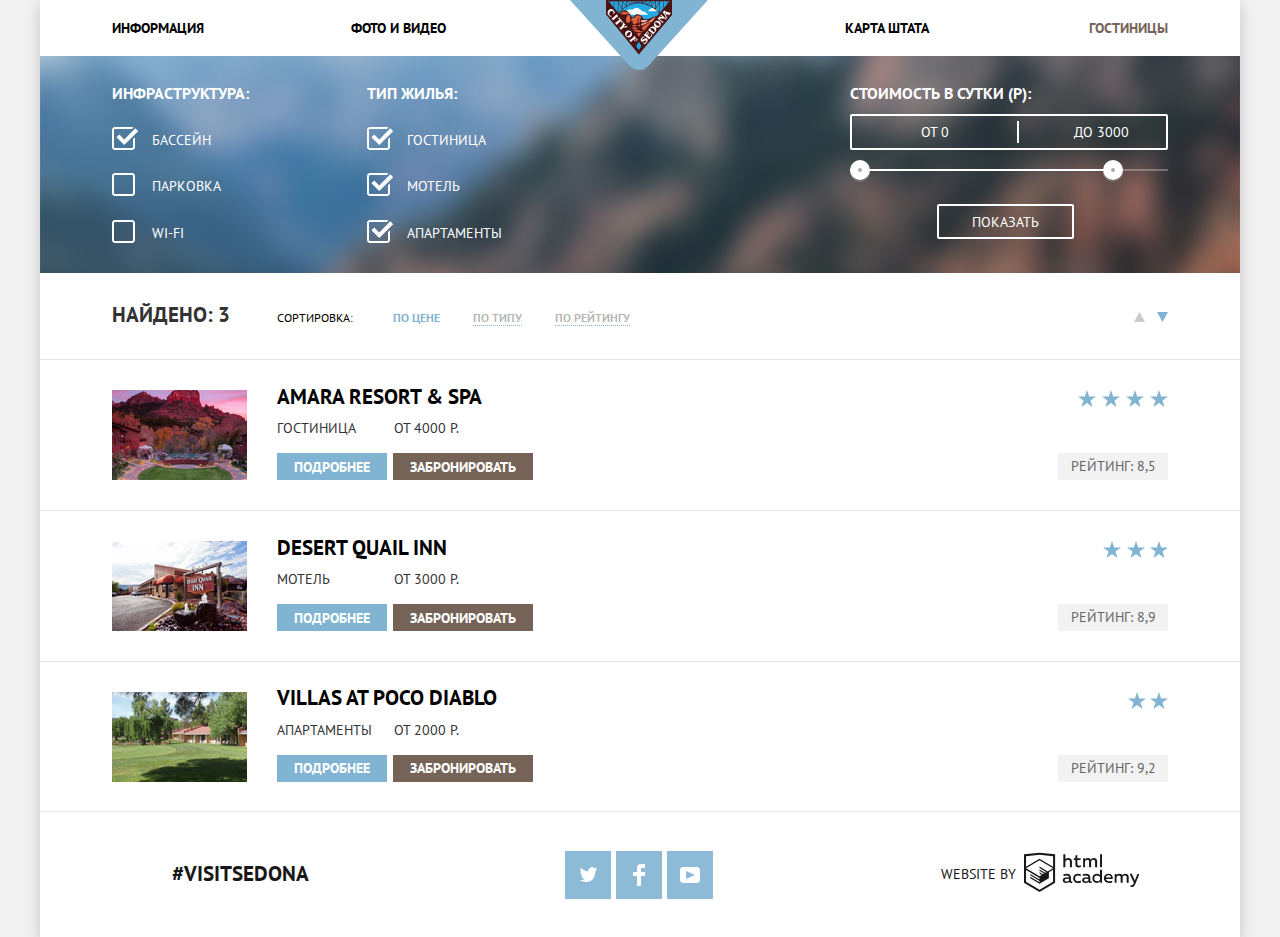
==== commit cc028fb8: "исправления защиты 2" ====
--- a/hotels.html
+++ b/hotels.html
@@ -96,28 +96,33 @@
 
       </section>
 
-      <section class="sorting">
-        <h2>Сортировка:</h2>
-        <ul class="sorting-items">
-          <li><a class="active2" href="#">По цене</a></li>
-          <li><a href="#">По типу</a></li>
-          <li><a href="#">По рейтингу</a></li>
-        </ul>
-        <a href="#" aria-label="верх">
-          <svg>
-            <polygon points="0,10 5.5,0 11,10" fill="#cacaca" />
-          </svg>
-        </a>
-        <a href="#" aria-label="вниз">
-          <svg>
-            <polygon class="active3" points="0,0 5.5,10 11,0" fill="#cacaca" />
-          </svg>
-        </a>
-      </section>
 
       <section class="hotels">
         <h2 class="visually-hidden">Список гостиниц</h2>
-        <span><span class="width">Найдено: 3</span></span>
+        <div>
+          <span class="width">Найдено: 3</span>
+
+          <section class="sorting">
+            <h2>Сортировка:</h2>
+            <ul class="sorting-items">
+              <li><a class="sorting-a active2" href="#">По цене</a></li>
+              <li><a class="sorting-a" href="#">По типу</a></li>
+              <li><a class="sorting-a" href="#">По рейтингу</a></li>
+            </ul>
+            <a class="sorting-a" href="#" aria-label="верх">
+              <svg>
+                <polygon points="0,10 5.5,0 11,10" fill="#cacaca" />
+              </svg>
+            </a>
+            <a class="sorting-a" href="#" aria-label="вниз">
+              <svg>
+                <polygon class="active3" points="0,0 5.5,10 11,0" fill="#cacaca" />
+              </svg>
+            </a>
+          </section>
+
+        </div>
+
         <ul class="hotels-items">
           <li>
             <img src="img/hotel-picture.jpg" width="135" height="90" alt="Amara Resort & Spa">
@@ -181,19 +186,19 @@
     <footer class="footer">
       <span>#visitSEDONA</span>
       <ul class="footer-items">
-        <li><a href="#" aria-label="твиттер">
+        <li><a class="footer-item-a" href="#" aria-label="твиттер">
             <svg xmlns="http://www.w3.org/2000/svg" xmlns:xlink="http://www.w3.org/1999/xlink" width="17" height="15"
               viewBox="0 0 17 15">
               <path fill="#ffffff"
                 d="M10.95.144c1.685-.496 2.984.27 3.577 1.179.673-.231 1.331-.481 2.011-.708a2.345 2.345 0 0 1-.857 1.768c.685.17 1.304-.491 1.304-.491-.169 1-1.006 1.788-1.563 2.024-.231 6.75-3.175 11.217-10.077 11.082h-.446c-.41 0-4.164-.46-4.898-1.887 2.271.196 3.893-.422 4.693-1.177-.96-.3-2.679-.477-2.979-2.95.349.106.564.228 1.19.119C1.705 8.247.374 7.53.448 5.33c.285.328 1.067.536 1.34.472C1.085 5.561-.182 2.442.894.85c1.818 1.854 3.735 3.606 7.152 3.773C8.254 2.33 9.183.793 10.95.144z" />
             </svg>
           </a></li>
-        <li><a href="#" aria-label="фейсбук">
+        <li><a class="footer-item-a" href="#" aria-label="фейсбук">
             <svg xmlns="http://www.w3.org/2000/svg" width="12" height="22" viewBox="0 0 12 22">
               <path fill="#ffffff" d="M12 4V0H8a4 4 0 0 0-4 4v4H0v4h4v10h4V12h4V8H8V4h4z" />
             </svg>
           </a></li>
-        <li><a href="#" aria-label="ютуб">
+        <li><a class="footer-item-a" href="#" aria-label="ютуб">
             <svg xmlns="http://www.w3.org/2000/svg" xmlns:xlink="http://www.w3.org/1999/xlink" width="20" height="16"
               viewBox="0 0 20 16">
               <path fill="#ffffff"
--- a/css/style-min.css
+++ b/css/style-min.css
@@ -1 +1 @@
-body{font-family:"PT Sans",Arial,sans-serif;margin:0;text-transform:uppercase;font-size:14px;background:#f2f2f2;text-align:center;position:relative}a{text-decoration:none}.visually-hidden{position:absolute;width:1px;height:1px;margin:-1px;border:0;padding:0;clip:rect(0 0 0 0);overflow:hidden}.redefinition ul:not(.header-nav):not(.footer-items){padding:0;margin:0;list-style-type:none}.hotel-search{position:relative}.advantages-items2 li.advantages-items{color:#333;line-height:1.5}.advantages-items h3:not(.not-black){color:#000}.advantages h2{color:#333;font-weight:400;font-size:14px;margin-bottom:56px}.main h3, .main h1{font-size:21px;line-height:1.24}.hotel-search p{line-height:1.71;color:#333;margin-top:25px;margin-bottom:48px}.hotel-search span{font-size:30px;color:#000;font-weight:bold}.hotel-search button{color:#fff;font-size:21px;font-weight:bold;border:none;width:568px;height:86px;text-transform:uppercase;background:#766357}.hotel-search button:hover{background-color:#604e43}.hotel-search button:active{background-color:#503e33;color:rgba(255, 255, 255, 0.3)}.header li, .main li, .footer li{list-style-type:none}.header ul:not(.header-nav), .main ul, .footer ul{padding:0}.header-nav a{color:#000;font-weight:bold}.header-nav a:focus, .header-nav a:hover{color:#81b3d2}.header-nav a:active{color:rgba(0, 0, 0, 0.3)}.header-nav .active{color:#766357}.header{position:relative}.header-nav{display:-webkit-box;display:-ms-flexbox;display:flex;-webkit-box-pack:center;-ms-flex-pack:center;justify-content:space-between;-webkit-box-align:center;-ms-flex-align:center;align-items:center;height:56px;margin:0;padding:0 72px}.header-nav li{width:239px;text-align:center}.header-nav li:nth-child(2){margin-right:auto}.wrapper-header-main-footer{width:1200px;margin:auto;background-color:#fff;-webkit-box-shadow:0px 5px 15px 0px rgba(0, 1, 1, 0.2);box-shadow:0px 5px 15px 0px rgba(0,1,1,0.2)}.logo{position:absolute;left:530px;z-index:1}.welcome{position:relative;height:509px;background:url(../img/welcome.svg) no-repeat, url(../img/background-photo.jpg) no-repeat;background-position:50% 48%, 0 -83px;background-color:#669ec0;background-size:458px 352px,cover;margin-bottom:58px}.welcome::after{content:"";position:absolute;bottom:0;left:0;width:1200px;height:57px;background:url(../img/polygon.svg) no-repeat;background-position:50% 48%;background-size:auto}.main h1{width:440px;margin:auto;margin-bottom:34px}.advantages{margin-bottom:51px}.advantages-item div{width:400px;background-color:#81b3d2;padding:45px 0 60px}.advantages-items2 li:nth-child(n+6){width:400px;background-color:#eee;padding:45px 0 60px}.advantages-items h3{width:151px;margin:auto;line-height:21px}.advantages-items p{width:270px;margin:auto}.advantages-item2 p, .advantages-item1 p{width:305px}.advantages-item5 p{width:250px}.advantages-items span{display:block;padding:25px 0 22px}.advantages-items span::before{content:"";display:inline-block;vertical-align:baseline;margin-bottom:4px;margin-right:5px;width:10px;border-top:1px solid #333}.advantages-items span::after{content:"";display:inline-block;vertical-align:baseline;margin-bottom:4px;margin-left:5px;width:8px;border-top:1px solid #333}.advantages-item2 span::before, .advantages-item2 span::after, .advantages-item1 span::before, .advantages-item1 span::after{border-color:#fff}.advantages-item1{display:-webkit-box;display:-ms-flexbox;display:flex}.advantages-item2{display:-webkit-box;display:-ms-flexbox;display:flex;-webkit-box-orient:horizontal;-webkit-box-direction:reverse;-ms-flex-direction:row-reverse;flex-direction:row-reverse}.advantages-items2{min-height:1098px;display:-webkit-box;display:-ms-flexbox;display:flex;-ms-flex-wrap:wrap;flex-wrap:wrap}.wrapper2 span:last-child{color:#333}.recommend-items2{display:-webkit-box;display:-ms-flexbox;display:flex;margin:0}.recommend-items p{margin:auto;width:285px;color:#333;line-height:1.5}.recommend-items2 li.recommend-items{width:400px;min-height:330px;-webkit-box-sizing:border-box;box-sizing:border-box}.recommend-items2 li.recommend-items:nth-of-type(2){background:url(../img/icon-1.svg) 50% 60px no-repeat}.recommend-items2 li.recommend-items:nth-of-type(3){background:url(../img/icon-3.svg) 50% 60px no-repeat}.recommend-items2 li.recommend-items:nth-of-type(4){background:url(../img/icon-2.svg) 50% 56px no-repeat}.recommend-items h3{margin-top:158px;margin-bottom:23px}.advantages-items2 li.advantages-items:nth-last-child(n+4){color:#fff;width:100%}.footer{position:absolute;bottom:0;left:50%;margin-left:-600px;display:-webkit-box;display:-ms-flexbox;display:flex;height:125px;-webkit-box-align:center;-ms-flex-align:center;align-items:center;-webkit-box-pack:center;-ms-flex-pack:center;justify-content:center;-webkit-box-sizing:border-box;box-sizing:border-box;padding:0 101px 0 132px;background-color:#fff;opacity:0.9;z-index:2}.footer span:first-child{font-size:21px;font-weight:bold}.footer p:last-child{width:200px;display:-webkit-box;display:-ms-flexbox;display:flex;-webkit-box-pack:justify;-ms-flex-pack:justify;justify-content:space-between;-webkit-box-align:center;-ms-flex-align:center;align-items:center}.footer .footer-items{display:-webkit-box;display:-ms-flexbox;display:flex;-webkit-box-pack:justify;-ms-flex-pack:justify;justify-content:space-between;width:150px;margin:0 228px 0 256px;-ms-flex-wrap:wrap;flex-wrap:wrap}.footer-items li:nth-child(n+4){margin-top:5px}.footer-items a{display:-webkit-box;display:-ms-flexbox;display:flex;-webkit-box-pack:center;-ms-flex-pack:center;justify-content:center;-webkit-box-align:center;-ms-flex-align:center;align-items:center;width:46px;height:48px;background-color:#81b3d2}.footer-items a:focus, .footer-items a:hover{background-color:#669ec0}.footer-items-a:active{background-color:#5496bd}.footer-items a:active path{opacity:0.3}.htmlacademy:focus path, .htmlacademy:hover path{fill:#81b3d2}.htmlacademy:active path{fill:#bdbbbc}.redefinition footer{position:inherit}.filter legend{font-size:16px;font-weight:bold;text-align:left;margin-bottom:12px}.filter .fieldset1{margin-right:115px}.filter .fieldset2{margin-right:auto}.fieldset legend{margin-bottom:30px}.filter{color:#fff;padding:28px 72px 35px 72px;height:217px;-webkit-box-sizing:border-box;box-sizing:border-box;background:url(../img/filter-background.jpg) 0 -295px;background-color:#669ec0}.sorting{position:absolute;width:891px;display:-webkit-box;display:-ms-flexbox;display:flex;font-size:12px;margin-left:236px;margin-top:38px}.sorting>a:last-child{display:inline-block;vertical-align:baseline;margin-left:12px}.sorting .sorting-items{display:-webkit-box;display:-ms-flexbox;display:flex}.sorting-items li:nth-child(2){margin:0 33px}.sorting .sorting-items{margin-right:auto}.sorting-items a{color:rgba(0, 0, 0, 0.3);border-bottom:1px dotted #81b3d2}.sorting a:focus, .sorting a:hover{color:#81b3d2}.sorting a:active{color:#000;border:none}.sorting .active2{color:#81b3d2;border:none}.sorting polygon:focus, .sorting polygon:hover{fill:#000}.sorting polygon:active{fill:#81b3d2}.sorting .active3{fill:#81b3d2}.sorting svg{width:11px;height:10px}.sorting h2{font-size:12px;font-weight:400;margin:0 40px 0 0}.star{display:-webkit-box;display:-ms-flexbox;display:flex;-webkit-box-pack:justify;-ms-flex-pack:justify;justify-content:space-between;width:90px;height:17px}.star2{width:65px}.star3{width:40px}.rating-back{display:-webkit-box;display:-ms-flexbox;display:flex;-webkit-box-pack:center;-ms-flex-pack:center;justify-content:center;-webkit-box-align:center;-ms-flex-align:center;align-items:center;width:110px;min-height:27px;background-color:#f2f2f2;color:#666}.hotels-items>li{-webkit-box-sizing:border-box;box-sizing:border-box;min-height:151px;display:-webkit-box;display:-ms-flexbox;display:flex;-webkit-box-align:center;-ms-flex-align:center;align-items:center;border-top:1px solid #e5e5e5;padding:0 72px;text-align:left}.hotels-items>li:last-child{border-top:1px solid #e5e5e5;border-bottom:1px solid #e5e5e5}.hotels>span{display:block;min-height:86px;text-align:left;-webkit-box-sizing:border-box;box-sizing:border-box;padding:30px 0 0 72px;font-size:21px;font-weight:bold}.hotels .wrapper{width:259px;min-height:90px;margin-left:30px;margin-right:auto}.hotels .wrapper2{display:-webkit-box;display:-ms-flexbox;display:flex;-webkit-box-pack:justify;-ms-flex-pack:justify;justify-content:space-between;width:182px;margin-bottom:17px}.hotels .wrapper3{display:-webkit-box;display:-ms-flexbox;display:flex;-webkit-box-orient:vertical;-webkit-box-direction:normal;-ms-flex-direction:column;flex-direction:column;-webkit-box-pack:justify;-ms-flex-pack:justify;justify-content:space-between;-webkit-box-align:end;-ms-flex-align:end;align-items:flex-end;height:90px}.hotels h3{font-size:21px;margin:0;margin-bottom:16px;line-height:0.7}.hotels h3:focus, .hotels h3:hover{color:#81b3d2}.hotels h3:active{color:rgba(0, 0, 0, 0.3)}.hotels span:not(:nth-child(2)){color:#333}.hotels span:nth-child(7){color:#666}.hotels a:not(.title){display:-webkit-inline-box;display:-ms-inline-flexbox;display:inline-flex;-webkit-box-align:center;-ms-flex-align:center;align-items:center;color:#fff;font-weight:bold;padding:0 17px;min-height:27px;background-color:#81b3d2}.hotels a:not(.title):focus, .hotels a:not(.title):hover{background-color:#669ec0}.hotels a:not(.title):active{background-color:#5496bd;color:rgba(255, 255, 255, 0.3)}.hotels a:not(.title):nth-of-type(1){margin-right:6px}.hotels a:not(.title):last-child{background-color:#766357}.hotels a:not(.title):last-child:focus, .hotels a:not(.title):last-child:hover{background-color:#604e43}.hotels a:not(.title):last-child:active{background-color:#503e33;color:rgba(255,255,255,0.3)}.title{color:#000}.fieldset input{position:absolute;width:1px;height:1px;margin:-1px;border:0;padding:0;clip:rect(0 0 0 0);overflow:hidden}.filter span{display:inline-block;vertical-align:baseline;position:absolute;left:0;top:-5px;width:23px;height:23px;background:url(../img/checkbox-off.svg)}.filter ul{text-align:left;width:140px}.filter li{-webkit-box-sizing:border-box;box-sizing:border-box;padding-left:40px;position:relative;margin-bottom:30px}.filter li:last-child{margin-bottom:0}.input-checkbox:checked+span{width:27px;background:url(../img/checkbox-on.svg)}.input-checkbox:focus+span{box-shadow:-4px 0 5px 0px #000}.fieldset3-wrapper{display:-webkit-box;display:-ms-flexbox;display:flex;width:318px;height:36px;-webkit-box-sizing:border-box;box-sizing:border-box;border:2px solid #fff;border-radius:2px;padding:5px 0;margin-bottom:19px}.fieldset3-wrapper input{font-size:14px;color:#fff;background:transparent;border:none;text-align:center}.fieldset3-wrapper input:first-child{border-right:1px solid #fff}.fieldset3-wrapper input:last-child{border-left:1px solid #fff}.slider{height:2px;background:rgba(250, 250, 250, 0.3)}.slider div{position:relative;width:273px;height:2px;background:#fff}.slider svg:first-child{position:absolute;left:0;top:-9px;width:20px;height:23px}.slider svg:first-child:focus, .slider svg:first-child:hover{width:22px;height:25px;top:-10px}.slider svg:last-child{position:absolute;right:0;top:-9px;width:20px;height:23px}.slider svg:last-child:focus, .slider svg:last-child:hover{width:22px;height:25px;top:-10px}.filter fieldset{border:none;padding:0;margin:0}.filter button{background-color:transparent;color:#fff;width:137px;min-height:35px;border:2px solid #fff;border-radius:2px;margin-left:-7px}.filter button:focus, .filter button:hover{background-color:#fff;color:#000}.filter .fieldset3{margin-bottom:33px}.filter form{display:-webkit-box;display:-ms-flexbox;display:flex}.redefinition footer{margin-left:0}.popup{-webkit-transition:0.5s;-o-transition:0.5s;transition:0.5s;-webkit-transform:scaley(1);-ms-transform:scaley(1);transform:scaley(1);-webkit-transform-origin:50% 0;-ms-transform-origin:50% 0;transform-origin:50% 0;position:absolute;bottom:202px;left:50%;margin-left:-284px;width:568px;height:395px;-webkit-box-shadow:0px 7px 15px 0 rgba(0, 1, 1, 0.15);box-shadow:0px 7px 15px 0 rgba(0, 1, 1, 0.15);background-color:#fff;-webkit-box-sizing:border-box;box-sizing:border-box;padding:55px 55px;font-weight:bold;text-align:left;z-index:2}.modal-show{-webkit-transform:scaley(0);-ms-transform:scaley(0);transform:scaley(0)}.popup input{font-weight:bold;border:none}.input-back{width:346px;height:38px;background-color:#f2f2f2;padding-left:13px;-webkit-box-sizing:border-box;box-sizing:border-box;text-transform:uppercase}.input-back:focus,.input-back:hover{background-color:#ebebeb}.input-back:focus{background-color:#fff;outline:solid 2px #e5e5e5}.popup-form>label{display:-webkit-box;display:-ms-flexbox;display:flex;-webkit-box-pack:justify;-ms-flex-pack:justify;justify-content:space-between;-webkit-box-align:center;-ms-flex-align:center;align-items:center;position:relative;margin-bottom:29px}.input-back+button:focus,.input-back+button:hover{background:url(../img/calendar-hover.svg);z-index:33}.input-back+button:active{background:url(../img/calendar-active.svg)}.back{width:38px;height:38px;background-color:#f2f2f2;border:none;padding:0;text-align:center}.popup label:nth-of-type(n+3){display:-webkit-inline-box;display:-ms-inline-flexbox;display:inline-flex;-webkit-box-align:center;-ms-flex-align:center;align-items:center}.popup .popup-wrapper{display:-webkit-inline-box;display:-ms-inline-flexbox;display:inline-flex;-webkit-box-align:center;-ms-flex-align:center;align-items:center}.margin41{position:relative;margin-left:41px}.margin41::after{content:"";position:absolute;left:50%;margin-left:-6px;width:12px;height:3px;background-color:#a9a9a9}.more:focus::after,.more:focus::before,.margin41:focus::after,.margin27:focus::after,.more:hover::after,.more:hover::before,.margin41:hover::after,.margin27:hover::after{background-color:#000}.more:active::after,.more:active::before,.margin41:active::after,.margin27:active::after{background-color:#81b3d2}.margin27{position:relative;margin-left:27px}.margin27::after{content:"";position:absolute;left:50%;margin-left:-6px;width:12px;height:3px;background-color:#a9a9a9}.popup .popup-wrapper:first-of-type{margin-right:48px}.more{position:relative}.more::before{content:"";position:absolute;left:50%;width:11px;height:3px;background-color:#a9a9a9;-webkit-transform:translateX(-50%);-ms-transform:translateX(-50%);transform:translateX(-50%)}.popup-form{position:relative}.more::after{content:"";position:absolute;left:50%;width:11px;height:3px;background-color:#a9a9a9;-webkit-transform:translateX(-50%) rotate(90deg);-ms-transform:translateX(-50%) rotate(90deg);transform:translateX(-50%) rotate(90deg)}.popup-form>button:not(:last-of-type){position:absolute;right:9px;width:21px;height:22px;background:url(../img/calendar.svg);border:none;z-index:1}.popup-form>button:nth-of-type(1){top:7px}.popup-form>button:nth-of-type(2){top:74px}.popup-form>button:last-of-type{width:100%;height:58px;background-color:#81b3d2;border:none;color:#fff;text-transform:uppercase;font-size:21px;font-weight:bold;margin-top:54px}.popup-form>button:last-of-type:focus,.popup-form>button:last-of-type:hover{background-color:#669ec0}.popup-form>button:last-of-type:active{background-color:#5496bd;color:rgba(255,255,255,0.3)}.map{position:absolute;bottom:0;left:0}.hotel-search iframe{position:relative;z-index:1}@-webkit-keyframes shake{0%,100%{-webkit-transform:translateX(0);transform:translateX(0)}10%,30%,50%,70%,90%{-webkit-transform:translateX(-10px);transform:translateX(-10px)}20%,40%,60%,80%{-webkit-transform:translateX(10px);transform:translateX(10px)}}@keyframes shake{0%,100%{-webkit-transform:translateX(0);transform:translateX(0)}10%,30%,50%,70%,90%{-webkit-transform:translateX(-10px);transform:translateX(-10px)}20%,40%,60%,80%{-webkit-transform:translateX(10px);transform:translateX(10px)}}.modal-error{-webkit-animation:shake 0.6s;animation:shake 0.6s}.input-back::-webkit-input-placeholder{color:#000}.input-back:-ms-input-placeholder{color:#000}.input-back::-ms-input-placeholder{color:#000}.input-back::placeholder{color:#000}.input-checkbox[disabled]+span{background:url(../img/checkbox-off-3.svg)}.input-checkbox[disabled]:checked+span{background:url(../img/checkbox-on-2.svg)}.header-nav li:nth-child(n+3){text-align:right}.header-nav li:nth-last-child(n+3){text-align:left}.sorting a[aria-label="верх"]{margin-left:auto}.width{display:inline-block;width:150px}+body{font-family:"PT Sans",Arial,sans-serif;margin:0;text-transform:uppercase;font-size:14px;background:#f2f2f2;text-align:center;position:relative}a{text-decoration:none}.visually-hidden{position:absolute;width:1px;height:1px;margin:-1px;border:0;padding:0;clip:rect(0 0 0 0);overflow:hidden}.redefinition ul:not(.header-nav):not(.footer-items):not(.sorting-items){padding:0;margin:0;list-style-type:none}.hotel-search{position:relative}.advantages-items2 li.advantages-items{color:#333;line-height:1.5}.advantages-items h3:not(.not-black){color:#000}.advantages h2{color:#333;font-weight:400;font-size:14px;margin-bottom:56px}.main h3, .main h1{font-size:21px;line-height:1.24}.hotel-search p{line-height:1.71;color:#333;margin-top:25px;margin-bottom:48px}.hotel-search span{font-size:30px;color:#000;font-weight:bold}.hotel-search button{color:#fff;font-size:21px;font-weight:bold;border:none;width:568px;height:86px;text-transform:uppercase;background:#766357}.hotel-search button:hover{background-color:#604e43}.hotel-search button:active{background-color:#503e33;color:rgba(255, 255, 255, 0.3)}.header li, .main li, .footer li{list-style-type:none}.header ul:not(.header-nav), .main ul, .footer ul{padding:0}.header-nav a{color:#000;font-weight:bold}.header-nav a:focus, .header-nav a:hover{color:#81b3d2}.header-nav a:active{color:rgba(0, 0, 0, 0.3)}.header-nav .active{color:#766357}.header{position:relative}.header-nav{display:-webkit-box;display:-ms-flexbox;display:flex;-webkit-box-pack:center;-ms-flex-pack:center;justify-content:space-between;-webkit-box-align:center;-ms-flex-align:center;align-items:center;height:56px;margin:0;padding:0 72px}.header-nav li{width:239px;text-align:center}.header-nav li:nth-child(2){margin-right:auto}.wrapper-header-main-footer{width:1200px;margin:auto;background-color:#fff;-webkit-box-shadow:0px 5px 15px 0px rgba(0, 1, 1, 0.2);box-shadow:0px 5px 15px 0px rgba(0,1,1,0.2)}.logo{position:absolute;left:530px;z-index:1}.welcome{position:relative;height:509px;background:url(../img/welcome.svg) no-repeat, url(../img/background-photo.jpg) no-repeat;background-position:50% 48%, 0 -83px;background-color:#669ec0;background-size:458px 352px,cover;margin-bottom:58px}.welcome::after{content:"";position:absolute;bottom:0;left:0;width:1200px;height:57px;background:url(../img/polygon.svg) no-repeat;background-position:50% 48%;background-size:auto}.main h1{width:440px;margin:auto;margin-bottom:34px}.advantages{margin-bottom:51px}.advantages-item div{width:400px;background-color:#81b3d2;padding:45px 0 60px}.advantages-items2 li:nth-child(n+6){width:400px;background-color:#eee;padding:45px 0 60px}.advantages-items h3{width:151px;margin:auto;line-height:21px}.advantages-items p{width:270px;margin:auto}.advantages-item2 p, .advantages-item1 p{width:305px}.advantages-item5 p{width:250px}.advantages-items span{display:block;padding:25px 0 22px}.advantages-items span::before{content:"";display:inline-block;vertical-align:baseline;margin-bottom:4px;margin-right:5px;width:10px;border-top:1px solid #333}.advantages-items span::after{content:"";display:inline-block;vertical-align:baseline;margin-bottom:4px;margin-left:5px;width:8px;border-top:1px solid #333}.advantages-item2 span::before, .advantages-item2 span::after, .advantages-item1 span::before, .advantages-item1 span::after{border-color:#fff}.advantages-item1{display:-webkit-box;display:-ms-flexbox;display:flex}.advantages-item2{display:-webkit-box;display:-ms-flexbox;display:flex;-webkit-box-orient:horizontal;-webkit-box-direction:reverse;-ms-flex-direction:row-reverse;flex-direction:row-reverse}.advantages-items2{min-height:1098px;display:-webkit-box;display:-ms-flexbox;display:flex;-ms-flex-wrap:wrap;flex-wrap:wrap}.wrapper2 span:last-child{color:#333}.recommend-items2{display:-webkit-box;display:-ms-flexbox;display:flex;margin:0}.recommend-items p{margin:auto;width:285px;color:#333;line-height:1.5}.recommend-items2 li.recommend-items{width:400px;min-height:330px;-webkit-box-sizing:border-box;box-sizing:border-box}.recommend-items2 li.recommend-items:nth-of-type(2){background:url(../img/icon-1.svg) 50% 60px no-repeat}.recommend-items2 li.recommend-items:nth-of-type(3){background:url(../img/icon-3.svg) 50% 60px no-repeat}.recommend-items2 li.recommend-items:nth-of-type(4){background:url(../img/icon-2.svg) 50% 56px no-repeat}.recommend-items h3{margin-top:158px;margin-bottom:23px}.advantages-items2 li.advantages-items:nth-last-child(n+4){color:#fff;width:100%}.footer{position:absolute;bottom:0;left:50%;margin-left:-600px;display:-webkit-box;display:-ms-flexbox;display:flex;min-height:125px;-webkit-box-align:center;-ms-flex-align:center;align-items:center;-webkit-box-pack:center;-ms-flex-pack:center;justify-content:center;-webkit-box-sizing:border-box;box-sizing:border-box;padding:0 101px 0 132px;background-color:#fff;opacity:0.9;z-index:2}.footer span:first-child{font-size:21px;font-weight:bold}.footer p:last-child{width:200px;display:-webkit-box;display:-ms-flexbox;display:flex;-webkit-box-pack:justify;-ms-flex-pack:justify;justify-content:space-between;-webkit-box-align:center;-ms-flex-align:center;align-items:center}.footer .footer-items{display:-webkit-box;display:-ms-flexbox;display:flex;-webkit-box-pack:justify;-ms-flex-pack:justify;justify-content:space-between;width:150px;margin:0 228px 0 256px;-ms-flex-wrap:wrap;flex-wrap:wrap}.footer-items li:nth-child(n+4){margin-top:5px}.footer-items a{display:-webkit-box;display:-ms-flexbox;display:flex;-webkit-box-pack:center;-ms-flex-pack:center;justify-content:center;-webkit-box-align:center;-ms-flex-align:center;align-items:center;width:46px;height:48px;background-color:#81b3d2}.footer-items a:focus, .footer-items a:hover{background-color:#669ec0}.footer-items a:active{background-color:#5496bd}.footer-item-a:active path{opacity:0.3}.htmlacademy:focus path, .htmlacademy:hover path{fill:#81b3d2}.htmlacademy:active path{fill:#bdbbbc}.redefinition footer{position:inherit}.filter legend{font-size:16px;font-weight:bold;text-align:left;margin-bottom:12px}.filter .fieldset1{margin-right:115px}.filter .fieldset2{margin-right:auto}.fieldset legend{margin-bottom:30px}.filter{color:#fff;padding:28px 72px 35px 72px;height:217px;-webkit-box-sizing:border-box;box-sizing:border-box;background:url(../img/filter-background.jpg) 0 -295px;background-color:#669ec0}.sorting{width:891px;display:-webkit-box;display:-ms-flexbox;display:inline-flex;font-size:12px;margin-left:10px}.sorting>a:last-child{display:inline-block;vertical-align:baseline;margin-left:12px}.sorting .sorting-items{display:-webkit-box;display:-ms-flexbox;display:flex;-ms-flex-wrap:wrap;flex-wrap:wrap;width:700px;margin-top:-3px}.sorting-items li{margin:0;margin-right:33px;line-height:20px}.sorting .sorting-items{margin-right:auto}.sorting-items a{color:rgba(0, 0, 0, 0.3);border-bottom:1px dotted #81b3d2}.sorting a:focus, .sorting a:hover{color:#81b3d2}.sorting a:active{color:#000;border:none}.sorting .active2{color:#81b3d2;border:none}.sorting polygon:focus, .sorting polygon:hover{fill:#000}.sorting polygon:active{fill:#81b3d2}.sorting .active3{fill:#81b3d2}.sorting svg{width:11px;height:10px}.sorting h2{font-size:12px;font-weight:400;margin:0 40px 0 0}.star{display:-webkit-box;display:-ms-flexbox;display:flex;-webkit-box-pack:justify;-ms-flex-pack:justify;justify-content:space-between;width:90px;height:17px}.star2{width:65px}.star3{width:40px}.rating-back{display:-webkit-box;display:-ms-flexbox;display:flex;-webkit-box-pack:center;-ms-flex-pack:center;justify-content:center;-webkit-box-align:center;-ms-flex-align:center;align-items:center;width:110px;min-height:27px;background-color:#f2f2f2;color:#666}.hotels-items>li{-webkit-box-sizing:border-box;box-sizing:border-box;min-height:151px;display:-webkit-box;display:-ms-flexbox;display:flex;-webkit-box-align:center;-ms-flex-align:center;align-items:center;border-top:1px solid #e5e5e5;padding:0 72px;text-align:left}.hotels-items>li:last-child{border-top:1px solid #e5e5e5;border-bottom:1px solid #e5e5e5}.hotels>div{display:block;min-height:86px;text-align:left;-webkit-box-sizing:border-box;box-sizing:border-box;padding:30px 0 0 72px;font-size:21px;font-weight:bold}.hotels .wrapper{width:259px;min-height:90px;margin-left:30px;margin-right:auto}.hotels .wrapper2{display:-webkit-box;display:-ms-flexbox;display:flex;-webkit-box-pack:justify;-ms-flex-pack:justify;justify-content:space-between;width:182px;margin-bottom:17px}.hotels .wrapper3{display:-webkit-box;display:-ms-flexbox;display:flex;-webkit-box-orient:vertical;-webkit-box-direction:normal;-ms-flex-direction:column;flex-direction:column;-webkit-box-pack:justify;-ms-flex-pack:justify;justify-content:space-between;-webkit-box-align:end;-ms-flex-align:end;align-items:flex-end;height:90px}.hotels h3{font-size:21px;margin:0;margin-bottom:16px;line-height:0.7}.hotels h3:focus, .hotels h3:hover{color:#81b3d2}.hotels h3:active{color:rgba(0, 0, 0, 0.3)}.hotels span:not(:nth-child(2)){color:#333}.hotels span:nth-child(7){color:#666}.hotels a:not(.title):not(.sorting-a){display:-webkit-inline-box;display:-ms-inline-flexbox;display:inline-flex;-webkit-box-align:center;-ms-flex-align:center;align-items:center;color:#fff;font-weight:bold;padding:0 17px;min-height:27px;background-color:#81b3d2}.hotels a:not(.title):not(.sorting-a):focus, .hotels a:not(.title):not(.sorting-a):hover{background-color:#669ec0}.hotels a:not(.title):not(.sorting-a):active{background-color:#5496bd;color:rgba(255, 255, 255, 0.3)}.hotels a:not(.title):not(.sorting-a):nth-of-type(1){margin-right:6px}.hotels a:not(.title):not(.sorting-a):last-child{background-color:#766357}.hotels a:not(.title):not(.sorting-a):last-child:focus, .hotels a:not(.title):not(.sorting-a):last-child:hover{background-color:#604e43}.hotels a:not(.title):not(.sorting-a):last-child:active{background-color:#503e33;color:rgba(255,255,255,0.3)}.title{color:#000}.fieldset input{position:absolute;width:1px;height:1px;margin:-1px;border:0;padding:0;clip:rect(0 0 0 0);overflow:hidden}.filter span{display:inline-block;vertical-align:baseline;position:absolute;left:0;top:-5px;width:23px;height:23px;background:url(../img/checkbox-off.svg)}.filter ul{text-align:left;width:140px}.filter li{-webkit-box-sizing:border-box;box-sizing:border-box;padding-left:40px;position:relative;margin-bottom:30px}.filter li:last-child{margin-bottom:0}.input-checkbox:checked+span{width:27px;background:url(../img/checkbox-on.svg)}.input-checkbox:focus+span{box-shadow:-4px 0 5px 0px #000}.fieldset3-wrapper{display:-webkit-box;display:-ms-flexbox;display:flex;width:318px;height:36px;-webkit-box-sizing:border-box;box-sizing:border-box;border:2px solid #fff;border-radius:2px;padding:5px 0;margin-bottom:19px}.fieldset3-wrapper input{font-size:14px;color:#fff;background:transparent;border:none;text-align:center}.fieldset3-wrapper input:first-child{border-right:1px solid #fff}.fieldset3-wrapper input:last-child{border-left:1px solid #fff}.slider{height:2px;background:rgba(250, 250, 250, 0.3)}.slider div{position:relative;width:273px;height:2px;background:#fff}.slider svg:first-child{position:absolute;left:0;top:-9px;width:20px;height:23px}.slider svg:first-child:focus, .slider svg:first-child:hover{width:22px;height:25px;top:-10px}.slider svg:last-child{position:absolute;right:0;top:-9px;width:20px;height:23px}.slider svg:last-child:focus, .slider svg:last-child:hover{width:22px;height:25px;top:-10px}.filter fieldset{border:none;padding:0;margin:0}.filter button{background-color:transparent;color:#fff;width:137px;min-height:35px;border:2px solid #fff;border-radius:2px;margin-left:-7px}.filter button:focus, .filter button:hover{background-color:#fff;color:#000}.filter .fieldset3{margin-bottom:33px}.filter form{display:-webkit-box;display:-ms-flexbox;display:flex}.redefinition footer{margin-left:0}.popup{-webkit-transition:0.5s;-o-transition:0.5s;transition:0.5s;-webkit-transform:scaley(1);-ms-transform:scaley(1);transform:scaley(1);-webkit-transform-origin:50% 0;-ms-transform-origin:50% 0;transform-origin:50% 0;position:absolute;bottom:202px;left:50%;margin-left:-284px;width:568px;height:395px;-webkit-box-shadow:0px 7px 15px 0 rgba(0, 1, 1, 0.15);box-shadow:0px 7px 15px 0 rgba(0, 1, 1, 0.15);background-color:#fff;-webkit-box-sizing:border-box;box-sizing:border-box;padding:55px 55px;font-weight:bold;text-align:left;z-index:2}.modal-show{-webkit-transform:scaley(0);-ms-transform:scaley(0);transform:scaley(0)}.popup input{font-weight:bold;border:none}.input-back{width:346px;height:38px;background-color:#f2f2f2;padding-left:13px;-webkit-box-sizing:border-box;box-sizing:border-box;text-transform:uppercase}.input-back:focus,.input-back:hover{background-color:#ebebeb}.input-back:focus{background-color:#fff;outline:solid 2px #e5e5e5}.popup-form>label{display:-webkit-box;display:-ms-flexbox;display:flex;-webkit-box-pack:justify;-ms-flex-pack:justify;justify-content:space-between;-webkit-box-align:center;-ms-flex-align:center;align-items:center;position:relative;margin-bottom:29px}.input-back+button:focus,.input-back+button:hover{background:url(../img/calendar-hover.svg);z-index:33}.input-back+button:active{background:url(../img/calendar-active.svg)}.back{width:38px;height:38px;background-color:#f2f2f2;border:none;padding:0;text-align:center}.popup label:nth-of-type(n+3){display:-webkit-inline-box;display:-ms-inline-flexbox;display:inline-flex;-webkit-box-align:center;-ms-flex-align:center;align-items:center}.popup .popup-wrapper{display:-webkit-inline-box;display:-ms-inline-flexbox;display:inline-flex;-webkit-box-align:center;-ms-flex-align:center;align-items:center}.margin41{position:relative;margin-left:41px}.margin41::after{content:"";position:absolute;left:50%;margin-left:-6px;width:12px;height:3px;background-color:#a9a9a9}.more:focus::after,.more:focus::before,.margin41:focus::after,.margin27:focus::after,.more:hover::after,.more:hover::before,.margin41:hover::after,.margin27:hover::after{background-color:#000}.more:active::after,.more:active::before,.margin41:active::after,.margin27:active::after{background-color:#81b3d2}.margin27{position:relative;margin-left:27px}.margin27::after{content:"";position:absolute;left:50%;margin-left:-6px;width:12px;height:3px;background-color:#a9a9a9}.popup .popup-wrapper:first-of-type{margin-right:48px}.more{position:relative}.more::before{content:"";position:absolute;left:50%;width:11px;height:3px;background-color:#a9a9a9;-webkit-transform:translateX(-50%);-ms-transform:translateX(-50%);transform:translateX(-50%)}.popup-form{position:relative}.more::after{content:"";position:absolute;left:50%;width:11px;height:3px;background-color:#a9a9a9;-webkit-transform:translateX(-50%) rotate(90deg);-ms-transform:translateX(-50%) rotate(90deg);transform:translateX(-50%) rotate(90deg)}.popup-form>button:not(:last-of-type){position:absolute;right:9px;width:21px;height:22px;background:url(../img/calendar.svg);border:none;z-index:1}.popup-form>button:nth-of-type(1){top:7px}.popup-form>button:nth-of-type(2){top:74px}.popup-form>button:last-of-type{width:100%;height:58px;background-color:#81b3d2;border:none;color:#fff;text-transform:uppercase;font-size:21px;font-weight:bold;margin-top:54px}.popup-form>button:last-of-type:focus,.popup-form>button:last-of-type:hover{background-color:#669ec0}.popup-form>button:last-of-type:active{background-color:#5496bd;color:rgba(255,255,255,0.3)}.map{position:absolute;bottom:0;left:0}.hotel-search iframe{position:relative;z-index:1}@-webkit-keyframes shake{0%,100%{-webkit-transform:translateX(0);transform:translateX(0)}10%,30%,50%,70%,90%{-webkit-transform:translateX(-10px);transform:translateX(-10px)}20%,40%,60%,80%{-webkit-transform:translateX(10px);transform:translateX(10px)}}@keyframes shake{0%,100%{-webkit-transform:translateX(0);transform:translateX(0)}10%,30%,50%,70%,90%{-webkit-transform:translateX(-10px);transform:translateX(-10px)}20%,40%,60%,80%{-webkit-transform:translateX(10px);transform:translateX(10px)}}.modal-error{-webkit-animation:shake 0.6s;animation:shake 0.6s}.input-back::-webkit-input-placeholder{color:#000}.input-back:-ms-input-placeholder{color:#000}.input-back::-ms-input-placeholder{color:#000}.input-back::placeholder{color:#000}.input-checkbox[disabled]+span{background:url(../img/checkbox-off-3.svg)}.input-checkbox[disabled]:checked+span{background:url(../img/checkbox-on-2.svg)}.header-nav li:nth-child(n+3){text-align:right}.header-nav li:nth-last-child(n+3){text-align:left}.sorting a[aria-label="верх"]{margin-left:auto}.width{display:inline-block;width:150px}